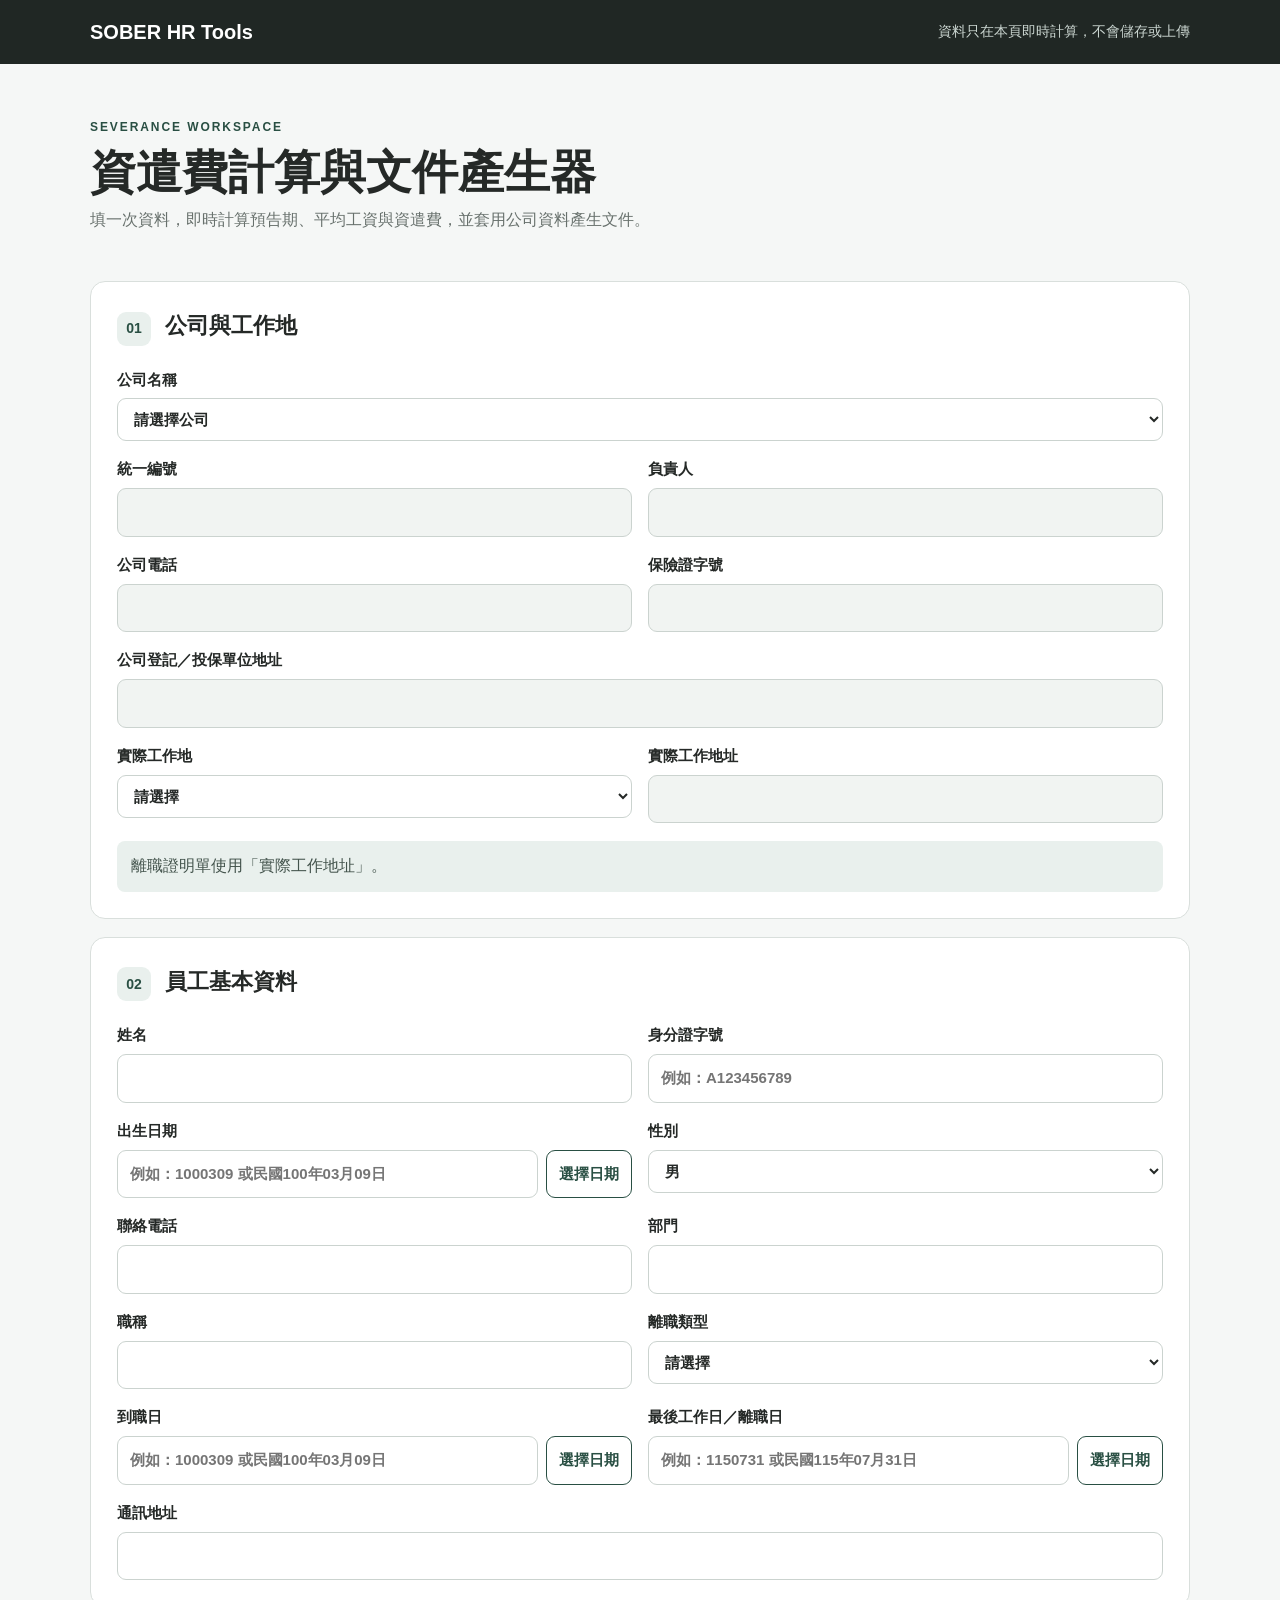
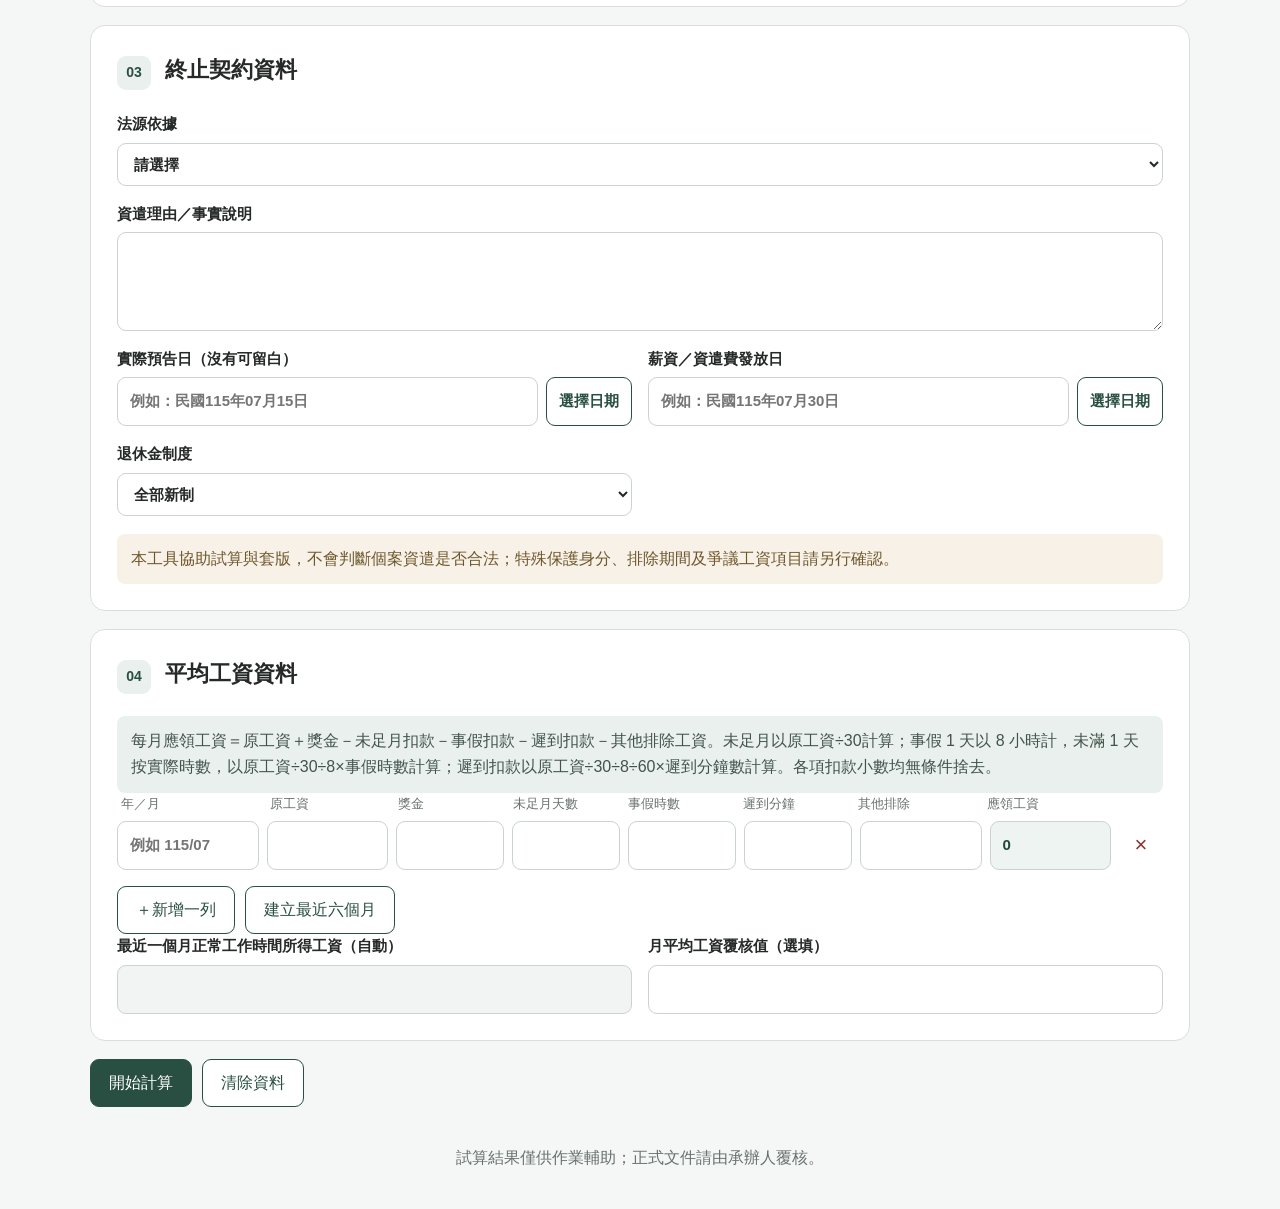
==== index.html @ 063fc662 "Refine document fields and signature space" ====
<!doctype html>
<html lang="zh-Hant">
<head>
  <meta charset="utf-8">
  <meta name="viewport" content="width=device-width,initial-scale=1">
  <meta name="description" content="SOBER 資遣費即時計算與文件產生工具">
  <title>SOBER 資遣費計算工具</title>
  <link rel="stylesheet" href="style.css">
  <link rel="stylesheet" href="wage.css?v=20260730-roc-picker">
  <link rel="stylesheet" href="doc-layout.css?v=20260731-document-fields">
  <link rel="stylesheet" href="mobile.css?v=20260730-print-clean">
</head>
<body>
  <header><div class="shell brand"><b>SOBER HR Tools</b><span>資料只在本頁即時計算，不會儲存或上傳</span></div></header>
  <main class="shell">
    <section class="hero"><p>SEVERANCE WORKSPACE</p><h1>資遣費計算與文件產生器</h1><span>填一次資料，即時計算預告期、平均工資與資遣費，並套用公司資料產生文件。</span></section>
    <form id="severanceForm">
      <section class="card"><h2><i>01</i> 公司與工作地</h2><div class="grid">
        <label class="wide">公司名稱<select name="companyKey" required><option value="">請選擇公司</option><option value="sobo">搜博科技股份有限公司</option><option value="soshow">搜秀網路行銷有限公司</option><option value="socreative">搜創網路行銷有限公司</option><option value="ideas">創思影像有限公司</option><option value="maya">馬雅科技有限公司</option></select></label>
        <label>統一編號<input name="companyId" readonly></label><label>負責人<input name="representative" readonly></label>
        <label>公司電話<input name="companyPhone" readonly></label><label>保險證字號<input name="insuranceNo" readonly></label>
        <label class="wide">公司登記／投保單位地址<input name="companyAddress" readonly></label>
        <label>實際工作地<select name="workplaceRegion" required><option value="">請選擇</option><option value="taipei">台北</option><option value="taichung">台中</option><option value="kaohsiung">高雄</option><option value="tainan">台南</option></select></label>
        <label>實際工作地址<input name="workplace" readonly></label>
      </div><p class="hint">離職證明單使用「實際工作地址」。</p></section>

      <section class="card"><h2><i>02</i> 員工基本資料</h2><div class="grid">
        <label>姓名<input name="employeeName" required></label><label>身分證字號<input name="employeeId" class="employee-id" maxlength="10" pattern="[A-Za-z][0-9]{9}" title="第1碼須為英文字母，後接9碼數字" placeholder="例如：A123456789" required></label>
        <label>出生日期<input name="birthDate" class="roc-date" inputmode="numeric" placeholder="例如：1000309 或民國100年03月09日"></label><label>性別<select name="gender"><option value="male">男</option><option value="female">女</option></select></label>
        <label>聯絡電話<input name="employeePhone"></label><label>部門<input name="department"></label>
        <label>職稱<input name="jobTitle" required></label><label>離職類型<select name="departureType" required><option value="">請選擇</option><option value="voluntary">自願離職</option><option value="involuntary">非自願離職</option></select></label>
        <label>到職日<input name="startDate" class="roc-date" inputmode="numeric" placeholder="例如：1000309 或民國100年03月09日" required></label><label>最後工作日／離職日<input name="endDate" class="roc-date" inputmode="numeric" placeholder="例如：1150731 或民國115年07月31日" required></label>
        <label class="wide">通訊地址<input name="employeeAddress"></label>
      </div></section>

      <section class="card" id="terminationSection"><h2><i>03</i> 終止契約資料</h2><div class="grid">
        <label class="wide">法源依據<select name="legalBasis" required><option value="">請選擇</option><option>勞動基準法第11條第1款－歇業或轉讓</option><option>勞動基準法第11條第2款－虧損或業務緊縮</option><option>勞動基準法第11條第3款－不可抗力暫停工作逾一個月</option><option>勞動基準法第11條第4款－業務性質變更，有減少勞工必要</option><option>勞動基準法第11條第5款－勞工對所擔任工作確不能勝任</option><option>勞動基準法第13條但書</option><option>勞動基準法第20條－事業單位改組或轉讓</option><option>勞動基準法第14條－勞工不經預告終止契約</option><option value="other">其他（請在理由說明）</option></select></label>
        <label class="wide">資遣理由／事實說明<textarea name="reasonDetail" rows="3" required></textarea></label>
        <label>實際預告日（沒有可留白）<input name="actualNoticeDate" class="roc-date" inputmode="numeric" placeholder="例如：民國115年07月15日"></label><label>薪資／資遣費發放日<input name="settlementDate" class="roc-date" inputmode="numeric" placeholder="例如：民國115年07月30日"></label>
        <label>退休金制度<select name="pensionSystem"><option value="new">全部新制</option><option value="old">全部舊制</option><option value="mixed">新舊制並存</option></select></label><label id="transitionField" hidden>轉換新制日期<input name="transitionDate" class="roc-date" inputmode="numeric" value="民國94年07月01日"></label>
      </div><p class="warning">本工具協助試算與套版，不會判斷個案資遣是否合法；特殊保護身分、排除期間及爭議工資項目請另行確認。</p></section>

      <section class="card" id="wageSection"><h2><i>04</i> 平均工資資料</h2><p class="hint">每月應領工資＝原工資＋獎金－未足月扣款－事假扣款－遲到扣款－其他排除工資。未足月以原工資÷30計算；事假 1 天以 8 小時計，未滿 1 天按實際時數，以原工資÷30÷8×事假時數計算；遲到扣款以原工資÷30÷8÷60×遲到分鐘數計算。各項扣款小數均無條件捨去。</p>
        <div class="wage-head"><span>年／月</span><span>原工資</span><span>獎金</span><span>未足月天數</span><span>事假時數</span><span>遲到分鐘</span><span>其他排除</span><span>應領工資</span><span></span></div><div id="wageRows"></div>
        <div class="row-actions"><button type="button" class="ghost" id="addWageRow">＋新增一列</button><button type="button" class="ghost" id="fillSixMonths">建立最近六個月</button></div>
        <div class="grid"><label>最近一個月正常工作時間所得工資（自動）<input name="lastMonthlySalary" type="number" min="0" readonly></label><label>月平均工資覆核值（選填）<input name="averageWageOverride" type="number" min="0" step="0.01"></label></div>
      </section>
      <div class="actions"><button class="primary" id="submitForm" type="submit">開始計算</button><button class="ghost" type="reset">清除資料</button><span id="formMessage"></span></div>
    </form>

    <section id="results" class="card results" hidden><h2 id="resultsTitle">計算結果</h2><div class="metrics" id="resultMetrics">
      <article><small>法定預告天數</small><strong id="noticeDays">0 天</strong><p id="noticeDetail"></p></article>
      <article><small>預告日期</small><strong id="latestNotice">—</strong><p>優先顯示實際預告日；未填時顯示仍可符合期限的最晚預告日。</p></article>
      <article><small>月平均工資</small><strong id="averageMonthly">NT$0</strong><p id="averageDetail"></p></article>
      <article class="accent"><small>資遣費</small><strong id="severancePay">NT$0</strong><p id="severanceDetail"></p></article>
    </div><div id="calculationSheet" class="details"></div>
      <div class="documents"><div><h2>PDF 文件產生器</h2><p id="documentsHint">依公司表單套入資料，再列印或另存為 PDF。</p></div><div><button data-doc="notice" data-involuntary>產生資遣通知書 PDF</button><button data-doc="average" data-involuntary>產生平均工資明細 PDF</button><button data-doc="service">產生離職證明 PDF</button><button data-doc="involuntary" data-involuntary>產生非自願離職證明 PDF</button></div></div>
    </section>
  </main>
  <dialog id="documentDialog"><div class="dialogbar"><b id="dialogTitle"></b><div><button id="togglePreviewZoom" type="button">放大閱讀</button><button id="printDocument">列印／另存 PDF</button><button id="closeDialog">關閉</button></div></div><div id="documentPreview" class="paper"></div></dialog>
  <footer>試算結果僅供作業輔助；正式文件請由承辦人覆核。</footer>
  <script src="vendor/jszip.min.js"></script><script src="app.js?v=20260731-document-fields"></script>
</body></html>
---- style.css ----
:root{--green:#294f43;--mint:#e9f0ed;--ink:#252927;--muted:#68716d;--line:#d9dfdc;--bg:#f5f7f6;--white:#fff}*{box-sizing:border-box}body{margin:0;background:var(--bg);color:var(--ink);font:16px/1.65 "Microsoft JhengHei","PingFang TC",sans-serif}header{background:#202724;color:#fff}.shell{width:min(1100px,calc(100% - 32px));margin:auto}.brand{min-height:64px;display:flex;align-items:center;justify-content:space-between;gap:20px}.brand b{font-size:20px}.brand span{font-size:14px;color:#cbd6d1}.hero{padding:54px 0 30px}.hero p{margin:0;color:var(--green);font-size:12px;font-weight:800;letter-spacing:.16em}.hero h1{font-size:clamp(30px,5vw,46px);line-height:1.15;margin:8px 0}.hero span{color:var(--muted)}.card{background:var(--white);border:1px solid var(--line);border-radius:15px;padding:26px;margin:18px 0}.card h2{margin:0 0 22px;font-size:22px}.card h2 i{display:inline-grid;place-items:center;width:34px;height:34px;margin-right:8px;border-radius:9px;background:var(--mint);color:var(--green);font-size:14px;font-style:normal}.grid{display:grid;grid-template-columns:1fr 1fr;gap:16px}.wide{grid-column:1/-1}label{display:flex;flex-direction:column;gap:6px;font-weight:700;font-size:15px}input,select,textarea,button{font:inherit}input,select,textarea{width:100%;border:1px solid #cbd3cf;border-radius:9px;padding:11px 12px;background:#fff;color:var(--ink)}input[readonly]{background:#f1f4f2;color:#56605b}textarea{resize:vertical}.hint,.warning{margin:18px 0 0;padding:12px 14px;border-radius:8px;background:var(--mint);color:#43534c}.warning{background:#f7f1e7;color:#6e572c}.wage-head,.wage-row{display:grid;grid-template-columns:1.3fr 1fr .8fr .8fr 1fr 40px;gap:8px;align-items:center}.wage-head{padding:0 4px 7px;color:var(--muted);font-size:13px}.wage-row{margin-bottom:8px}.remove{border:0;background:transparent;color:#8b3434;font-size:22px;cursor:pointer}.row-actions,.actions{display:flex;gap:10px;align-items:center;flex-wrap:wrap;margin-top:16px}.primary,.ghost,.documents button,.dialogbar button{border:1px solid var(--green);border-radius:9px;padding:10px 18px;cursor:pointer}.primary,.documents button{background:var(--green);color:#fff}.ghost,.dialogbar button{background:#fff;color:var(--green)}#formMessage{color:#a33}.results{scroll-margin-top:20px}.metrics{display:grid;grid-template-columns:repeat(4,1fr);gap:12px}.metrics article{border:1px solid var(--line);border-radius:12px;padding:18px}.metrics small{color:var(--muted)}.metrics strong{display:block;margin:5px 0;font-size:24px}.metrics p{margin:0;color:var(--muted);font-size:13px}.metrics .accent{background:var(--green);color:#fff}.metrics .accent small,.metrics .accent p{color:#d7e4df}.details{margin-top:16px;border-top:1px solid var(--line)}.calc-row{display:flex;justify-content:space-between;gap:20px;padding:10px 0;border-bottom:1px solid var(--line)}.documents{display:flex;justify-content:space-between;gap:20px;align-items:center;margin-top:24px;padding-top:20px;border-top:1px solid var(--line)}.documents h2,.documents p{margin:0}.documents>div:last-child{display:flex;gap:8px;flex-wrap:wrap}dialog{width:min(900px,96vw);max-height:94vh;border:0;border-radius:14px;padding:0}dialog::backdrop{background:#0008}.dialogbar{position:sticky;top:0;display:flex;justify-content:space-between;gap:20px;padding:12px 18px;background:#202724;color:#fff}.paper{padding:38px;background:#fff}.paper h1{text-align:center}.paper table{width:100%;border-collapse:collapse}.paper th,.paper td{border:1px solid #333;padding:9px;text-align:left}.paper th{width:18%;background:#f2f2f2}.signature{display:flex;justify-content:space-between;margin-top:42px}footer{text-align:center;color:var(--muted);padding:38px 16px}@media(max-width:760px){.brand{align-items:flex-start;flex-direction:column;justify-content:center;padding:12px 0}.grid,.metrics{grid-template-columns:1fr}.wide{grid-column:auto}.card{padding:18px}.wage-head{display:none}.wage-row{grid-template-columns:1fr 1fr}.wage-row input:first-child{grid-column:1/-1}.documents{align-items:flex-start;flex-direction:column}.documents>div:last-child{width:100%}.documents button{width:100%}.calc-row{flex-direction:column;gap:2px}.paper{padding:18px}}@media print{body>*:not(dialog),.dialogbar{display:none!important}dialog{position:static;width:auto;max-height:none;display:block!important}.paper{padding:0}}
---- wage.css ----
.wage-head,.wage-row{grid-template-columns:1.05fr .9fr .8fr .8fr .8fr .8fr .9fr .9fr 44px}
.wage-field{display:block;min-width:0}
.wage-field span{display:none}
.wage-field input{width:100%;min-width:0}
.net-wage{background:#edf4f1!important;color:#21483d!important;font-weight:700}
.roc-date-picker{position:relative;display:grid;grid-template-columns:minmax(0,1fr) auto;gap:8px;width:100%}
.roc-date-picker .roc-date{min-width:0}
.roc-calendar-button{border:1px solid #294f43;border-radius:9px;padding:8px 12px;background:#fff;color:#294f43;white-space:nowrap;cursor:pointer}
.native-date-picker{position:absolute;right:0;bottom:0;width:1px;height:1px;padding:0;border:0;opacity:0;pointer-events:none}
@media(max-width:760px){
  .wage-row{grid-template-columns:minmax(0,1fr) minmax(0,1fr) 42px;gap:10px;padding:14px;margin-bottom:14px;border:1px solid #d9dfdc;border-radius:12px;background:#f8faf9}
  .wage-field{grid-column:span 1;font-size:13px;gap:4px}
  .wage-field span{display:block;color:#56605b;font-weight:700}
  .wage-field:first-child,.wage-field:nth-child(8){grid-column:1/-2}
  .wage-row .remove{grid-column:3;grid-row:1;align-self:end;width:42px;height:44px;border:1px solid #e0caca;border-radius:9px;background:#fff4f4}
}
.paper{width:210mm;min-height:297mm;margin:auto;padding:15mm!important;color:#111;font-family:"Microsoft JhengHei",sans-serif}
.paper .doc-title{text-align:center;font-size:24px;letter-spacing:.18em;margin:0 0 16px}.paper .doc-subtitle{text-align:center;font-size:19px;margin:0 0 14px}.paper .doc-table{width:100%;border-collapse:collapse}.paper .doc-table th,.paper .doc-table td{border:1px solid #222;padding:7px 8px;vertical-align:middle}.paper .doc-table th{background:#f3f3f3;text-align:center}.paper .doc-note{font-size:12px;line-height:1.45}.paper .company-block{margin-top:24px;line-height:2}.paper .signature-line{display:flex;justify-content:space-between;gap:30px;margin-top:28px}.paper .checkboxes{white-space:pre-line;line-height:1.8}.paper .wage-detail th,.paper .wage-detail td{text-align:center;font-size:12px;padding:5px}.paper .right{text-align:right!important}
@media(max-width:760px){dialog{width:100vw}.paper{width:210mm;transform-origin:top left}}
@page{size:A4;margin:0}
---- doc-layout.css ----
.paper .paired-form{table-layout:fixed}
.paper .paired-form col.label{width:18%}
.paper .paired-form col.value{width:32%}
.paper .paired-form th,.paper .paired-form td{height:38px}
.paper .paired-form .notice-address-row th,.paper .paired-form .notice-address-row td{height:auto;min-height:38px}
.paper .paired-form .notice-address{padding:7px 10px;line-height:1.45;overflow-wrap:anywhere;word-break:break-word}
.paper .section-row th{background:#dfe9e5!important;color:#173f34;text-align:left!important;font-size:16px;padding:7px 10px!important}
.paper .amount-box{font-size:20px;font-weight:700;text-align:right!important}
.paper .approval-table{table-layout:fixed;margin-top:18px}
.paper .approval-table th{width:20%;background:#edf2f0}
.paper .approval-table td{height:68px}
.paper .formula-box{margin:16px 0;padding:12px;border:1px solid #49675e;background:#f3f7f5;line-height:1.8}
.paper .notice-statement{margin:14px 0;padding:11px 13px;border:1px solid #8b9792;background:#f7f8f8;font-size:13px;line-height:1.75;text-align:justify}
.paper .notice-document{display:flex;flex-direction:column;min-height:267mm}
.paper .notice-heading{margin-bottom:16px;text-align:center}
.paper .notice-heading .doc-subtitle{font-size:18px;line-height:1.35;margin:0 0 6px;letter-spacing:.04em}
.paper .notice-heading .doc-title{font-size:23px;line-height:1.3;margin:0;letter-spacing:.16em}
.paper .employee-signature{display:grid;grid-template-columns:auto 1fr auto 120px;align-items:end;gap:8px;margin-top:auto;padding:20px 8px 6px;font-size:14px}
.paper .employee-signature .signature-space,.paper .employee-signature .date-space{height:30px;border-bottom:1px solid #222}
.paper .service-document{display:flex;flex-direction:column;min-height:267mm;color:#1f2926;font-size:14px}
.paper .service-heading{text-align:center;margin:0 0 22px}
.paper .service-heading h1{margin:0;font-size:30px;line-height:1.35;letter-spacing:.3em}
.paper .service-title-rule{display:flex;align-items:center;justify-content:center;gap:8px;margin-top:12px}
.paper .service-title-rule span{width:110px;border-top:2px solid #86a99d}
.paper .service-title-rule i{width:8px;height:8px;border-radius:50%;background:#527c6e}
.paper .service-section h2{display:flex;align-items:center;gap:8px;margin:0 0 10px;font-size:16px;letter-spacing:.05em}
.paper .service-section h2 b{display:grid;place-items:center;width:25px;height:25px;border-radius:50%;background:#294f43;color:#fff;font-size:12px}
.paper .service-employee-table{table-layout:fixed}
.paper .service-employee-table col.service-label{width:17%}
.paper .service-employee-table col.service-value{width:33%}
.paper .service-employee-table th,.paper .service-employee-table td{height:43px;padding:8px 10px}
.paper .service-employee-table th{background:#edf2f0}
.paper .service-statement{display:grid;grid-template-columns:1fr auto 1fr;align-items:center;gap:14px;margin:20px 0}
.paper .service-statement span{border-top:1px solid #68716d}
.paper .service-statement b{font-size:16px;font-weight:500;letter-spacing:.04em}
.paper .company-section{margin-top:2px}
.paper .company-info-layout{display:grid;grid-template-columns:1.35fr 1fr;gap:36px;padding:4px 4px 0}
.paper .company-details p{margin:0 0 8px;line-height:1.55}
.paper .company-seals{display:grid;grid-template-columns:1fr;gap:14px}
.paper .company-seals>div{display:grid;grid-template-columns:90px 1fr;align-items:center;gap:10px}
.paper .company-seals span{text-align:center;font-weight:700}
.paper .company-seals i{height:50px;border:1px dashed #8b9792;background:#fafbfb}
.paper .service-issue-date{margin-top:auto;padding:26px 0 4px;text-align:center;font-size:18px;letter-spacing:.16em;border-bottom:5px solid #9ab9ae}
.paper .average-document{font-size:13px;line-height:1.5}
.paper .average-heading{margin-bottom:14px;text-align:center}
.paper .average-heading .doc-subtitle{font-size:17px;line-height:1.35;margin:0 0 5px;letter-spacing:.04em}
.paper .average-heading .doc-title{font-size:22px;line-height:1.3;margin:0;letter-spacing:.15em}
.paper .average-wages{margin-top:12px}
.paper .average-wages{table-layout:fixed}
.paper .average-wages th,.paper .average-wages td{font-size:11px;padding:4px;overflow-wrap:anywhere}
.paper .average-wages th:nth-child(1),.paper .average-wages td:nth-child(1){width:13%}
.paper .average-wages th:nth-child(2),.paper .average-wages td:nth-child(2){width:13%}
.paper .average-wages th:nth-child(3),.paper .average-wages td:nth-child(3){width:10%}
.paper .average-wages th:nth-child(4),.paper .average-wages td:nth-child(4){width:14%}
.paper .average-wages th:nth-child(5),.paper .average-wages td:nth-child(5){width:13%}
.paper .average-wages th:nth-child(6),.paper .average-wages td:nth-child(6){width:12%}
.paper .average-wages th:nth-child(7),.paper .average-wages td:nth-child(7){width:12%}
.paper .average-wages th:nth-child(8),.paper .average-wages td:nth-child(8){width:13%}
.paper .average-formula{margin:12px 0 10px;padding:9px 11px;font-size:13px;line-height:1.65}
.paper .average-formula .doc-note,.paper .average-formula br:last-of-type{display:none}
.paper .severance-total{display:flex;align-items:center;justify-content:space-between;margin:10px 0;padding:10px 14px;border:2px solid #294f43;background:#e9f0ed;color:#173f34}
.paper .severance-total span{font-size:15px;font-weight:700;letter-spacing:.06em}
.paper .severance-total strong{font-size:22px;line-height:1.2}
.paper .final-payment{display:grid;grid-template-columns:1fr auto;align-items:center;gap:3px 16px;margin:10px 0;padding:10px 14px;border:2px solid #173f34;background:#294f43;color:#fff}
.paper .final-payment span{font-size:15px;font-weight:700;letter-spacing:.06em}
.paper .final-payment strong{font-size:22px;line-height:1.2}
.paper .final-payment small{grid-column:1/-1;text-align:right;color:#d7e4df}
.paper .notice-summary{margin-top:10px;border:1px solid #8b9792}
.paper .notice-summary h3{margin:0;padding:6px 10px;background:#dfe9e5;color:#173f34;font-size:14px}
.paper .notice-summary dl{display:grid;grid-template-columns:1fr 1fr;margin:0}
.paper .notice-summary dl>div{display:grid;grid-template-columns:44% 56%;min-width:0;border-top:1px solid #d5dbd8}
.paper .notice-summary dl>div:nth-child(odd){border-right:1px solid #d5dbd8}
.paper .notice-summary dt,.paper .notice-summary dd{margin:0;padding:5px 7px}
.paper .notice-summary dt{background:#f3f5f4;font-weight:700}
.paper .notice-summary dd{text-align:right}
.paper .approval-three{margin-top:12px;direction:rtl}
.paper .approval-three th{width:33.333%}
.paper .approval-three td{height:88px}
.paper:has(.official-form-document){width:210mm;padding:0!important;background:#ddd}
.paper .official-form-document{width:210mm;margin:0 auto;color:#000;font-family:"DFKai-SB","BiauKai","標楷體",serif;font-size:14px;line-height:1}
.paper .official-page{position:relative;width:210mm;height:297mm;overflow:hidden;background:#fff}
.paper .official-page>img{display:block;width:100%;height:100%;object-fit:fill}
.paper .official-field,.paper .official-check,.paper .official-gender,.paper .official-date{position:absolute;z-index:1;display:flex;align-items:center;white-space:nowrap}
.paper .official-field{height:3.1%;padding:0 .25%;overflow:hidden;font-size:14px;background:transparent}
.paper .official-date{inset:0;font-family:"DFKai-SB","BiauKai","標楷體",serif;font-size:14px;pointer-events:none}
.paper .official-date i{position:absolute;display:flex;align-items:center;justify-content:center;height:3.1%;font-style:normal}
.paper .field-issue-date::before{content:"";position:absolute;left:70%;top:4.55%;width:22%;height:3.1%;background:#fff}
.paper .field-issue-date .date-year{left:71%;top:4.55%;width:7%}.paper .field-issue-date .date-month{left:78%;top:4.55%;width:6%}.paper .field-issue-date .date-day{left:84%;top:4.55%;width:7%}
.paper .field-issue-date .date-year::after{content:"年";margin-left:5px}.paper .field-issue-date .date-month::after{content:"月";margin-left:5px}.paper .field-issue-date .date-day::after{content:"日";margin-left:5px}
.paper .field-name{left:18.2%;top:7.35%;width:31%}
.paper .field-birth-date .date-year{left:67.6%;top:7.7%;width:4.8%}.paper .field-birth-date .date-month{left:74%;top:7.7%;width:3.4%}.paper .field-birth-date .date-day{left:80.1%;top:7.7%;width:3.4%}
.paper .official-gender{left:19.1%;width:6.4%;height:1.75%;gap:3px;padding-left:.2%;background:#fff;font-size:14px;font-family:"DFKai-SB","BiauKai","標楷體",serif}
.paper .official-gender>i{position:relative;flex:0 0 13px;width:13px;height:13px;border:1px solid #111;background:#fff;font-style:normal}
.paper .official-gender.selected>i::after{content:"✓";position:absolute;left:0;top:-5px;font:700 17px/1 "DFKai-SB","BiauKai","標楷體",serif}
.paper .gender-male{top:11.05%}
.paper .gender-female{top:12.65%}
.paper .field-id{left:52.6%;top:10.85%;width:39.3%;height:3.45%;padding-left:1.2%;background:#fff;font-size:16px;letter-spacing:.08em;font-family:"DFKai-SB","BiauKai","標楷體",serif}
.paper .field-address{left:18.2%;top:14.25%;width:43.6%}
.paper .field-phone{left:70.8%;top:14.42%;width:20.7%;height:2.7%;padding-left:.45%;font-size:13px;line-height:1;overflow:hidden}
.paper .field-end-date .date-year{left:46.9%;top:18.05%;width:4.8%}.paper .field-end-date .date-month{left:54%;top:18.05%;width:3.4%}.paper .field-end-date .date-day{left:59.3%;top:18.05%;width:3.4%}
.paper .field-workplace{left:76.1%;top:17.7%;width:15.9%;justify-content:center;white-space:normal;text-align:center;font-size:12px;line-height:1.15;background:#fff}
.paper .official-check{width:1.9%;height:1.55%;font:700 16px/1 "Microsoft JhengHei",sans-serif;background:#fff;justify-content:center}
.paper .check-closure{left:21.4%;top:23.65%}.paper .check-relocation{left:32.5%;top:23.65%}.paper .check-suspension{left:43.5%;top:23.65%}.paper .check-dissolution{left:54.6%;top:23.65%}.paper .check-bankruptcy{left:65.8%;top:23.65%}
.paper .check-lsa-11-1{left:39.7%;top:25.55%}.paper .check-lsa-11-2{left:48.6%;top:25.55%}.paper .check-lsa-11-3{left:56.1%;top:25.55%}.paper .check-lsa-11-4{left:64.8%;top:25.55%}.paper .check-lsa-11-5{left:72.2%;top:25.55%}
.paper .check-lsa-14-1{left:45.3%;top:27.55%}.paper .check-lsa-14-2{left:54.4%;top:27.55%}.paper .check-lsa-14-3{left:63.4%;top:27.55%}.paper .check-lsa-14-4{left:72.3%;top:27.55%}.paper .check-lsa-14-5{left:81%;top:27.55%}.paper .check-lsa-14-6{left:89.7%;top:27.55%}
.paper .check-lsa-13{left:21.4%;top:29.52%}.paper .check-lsa-20{left:47.2%;top:29.52%}
.paper .check-fixed-term{left:21.4%;top:31.45%}.paper .check-voluntary{left:25.1%;top:34.3%}.paper .check-other{left:34.2%;top:34.3%}
.paper .field-other-reason{left:42.2%;top:33.45%;width:24.7%;height:2%;font-size:12px}
.paper .field-unit-name{left:37%;top:54.3%;width:25.5%;height:2.4%;background:#fff;font-size:14px}
.paper .field-insurance-no{left:35.2%;top:60.8%;width:22%;height:2.4%;font-size:14px}
.paper .field-unit-phone{left:72.2%;top:60.8%;width:19.8%;height:2.4%;font-size:14px}
.paper .field-unit-address{left:36.8%;top:64.2%;width:55.2%;height:2.4%;font-size:14px}
.paper .field-contact-phone{left:61.8%;top:69.6%;width:30.2%;height:2.4%;font-size:14px}
@media print{
  @page{size:A4 portrait;margin:0}
  .paper:has(.official-form-document){width:210mm!important;margin:0!important;background:#fff}
  .paper .official-form-document{width:210mm!important}
  .paper .official-page{break-after:page;page-break-after:always}
  .paper .official-page:last-child{break-after:auto;page-break-after:auto}
}
---- mobile.css ----
html,body{max-width:100%;overflow-x:hidden}
[hidden]{display:none!important}
#documentPreview{--preview-scale:1;zoom:var(--preview-scale)}
.dialogbar>div{display:flex;gap:8px;flex-wrap:wrap;justify-content:flex-end}
@media(max-width:760px){
  .shell{width:min(100% - 24px,1100px)}
  .row-actions,.actions{display:grid;grid-template-columns:1fr 1fr;width:100%}
  .row-actions button,.actions button{width:100%;min-width:0}
  .actions #formMessage{grid-column:1/-1}
  dialog#documentDialog{inset:0;width:100vw;height:100dvh;max-width:none;max-height:none;margin:0;border-radius:0;overflow:auto}
  .dialogbar{z-index:2;align-items:center;gap:10px;padding:10px 12px}
  .dialogbar>b{min-width:0;font-size:14px}
  .dialogbar>div{flex-shrink:0;flex-wrap:nowrap}
  .dialogbar button{padding:8px 10px;white-space:nowrap}
  #documentPreview{margin:0 auto}
  dialog#documentDialog.preview-zoomed #documentPreview{margin-left:12px;margin-right:12px}
  #togglePreviewZoom{display:block}
}
@media(max-width:420px){
  .row-actions,.actions{grid-template-columns:1fr}
  .dialogbar{align-items:stretch;flex-direction:column}
  .dialogbar>div{display:grid;grid-template-columns:1fr 1fr}
  .dialogbar #togglePreviewZoom{grid-column:1/-1}
}
@media print{
  html,body{overflow:visible}
  dialog#documentDialog{position:static!important;inset:auto!important;width:auto!important;height:auto!important;max-width:none!important;max-height:none!important;margin:0!important;border-radius:0!important;overflow:visible!important}
  #documentPreview{--preview-scale:1!important;zoom:1!important}
}
@media(min-width:761px){#togglePreviewZoom{display:none}}
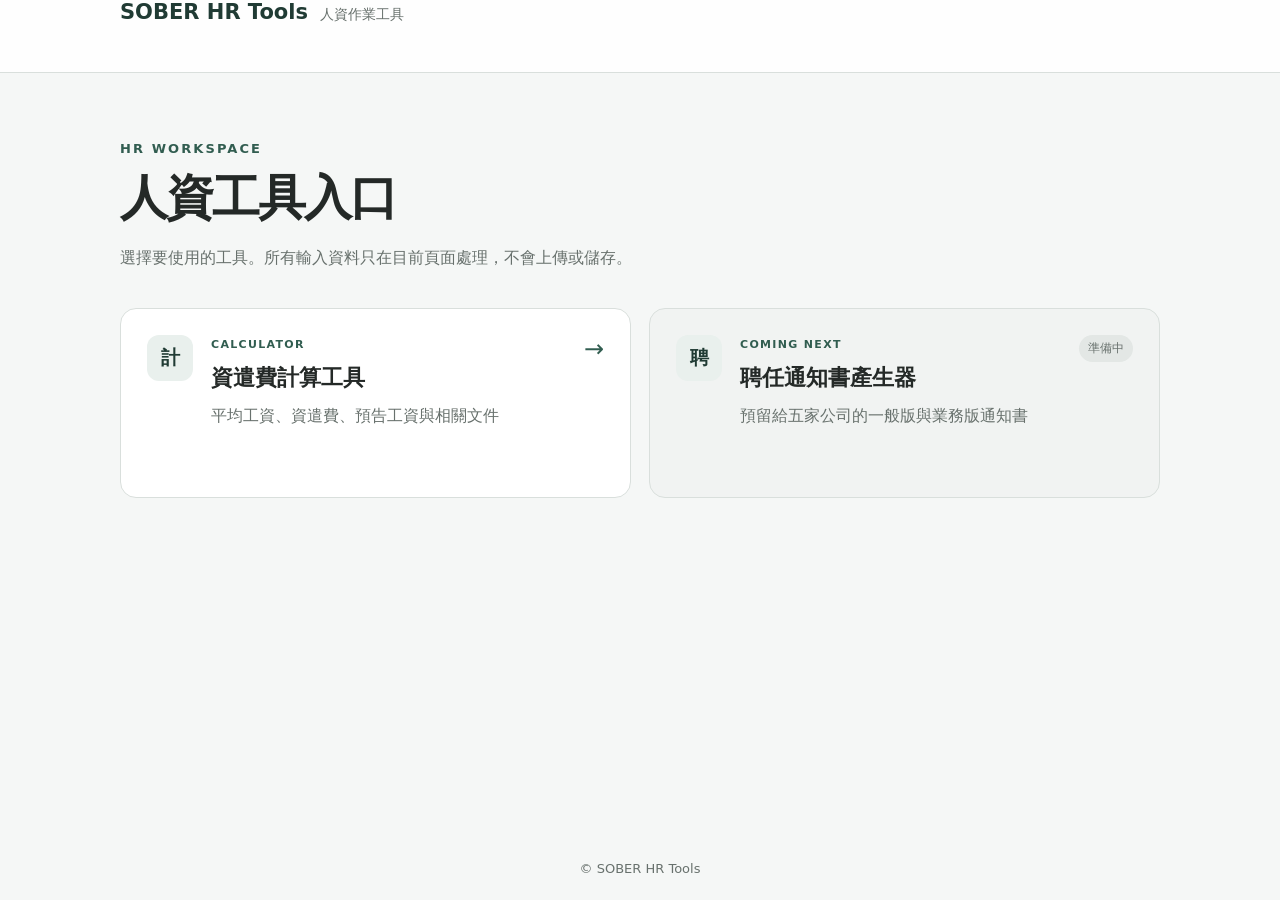
==== commit 07b01340: "Reorganize HR tools portal" ====
--- a/index.html
+++ b/index.html
@@ -2,62 +2,51 @@
 <html lang="zh-Hant">
 <head>
   <meta charset="utf-8">
-  <meta name="viewport" content="width=device-width,initial-scale=1">
-  <meta name="description" content="SOBER 資遣費即時計算與文件產生工具">
-  <title>SOBER 資遣費計算工具</title>
-  <link rel="stylesheet" href="style.css">
-  <link rel="stylesheet" href="wage.css?v=20260730-roc-picker">
-  <link rel="stylesheet" href="doc-layout.css?v=20260731-document-fields">
-  <link rel="stylesheet" href="mobile.css?v=20260730-print-clean">
+  <meta name="viewport" content="width=device-width, initial-scale=1">
+  <meta name="description" content="SOBER HR 人資作業工具入口">
+  <title>SOBER HR Tools</title>
+  <link rel="stylesheet" href="portal.css">
 </head>
 <body>
-  <header><div class="shell brand"><b>SOBER HR Tools</b><span>資料只在本頁即時計算，不會儲存或上傳</span></div></header>
-  <main class="shell">
-    <section class="hero"><p>SEVERANCE WORKSPACE</p><h1>資遣費計算與文件產生器</h1><span>填一次資料，即時計算預告期、平均工資與資遣費，並套用公司資料產生文件。</span></section>
-    <form id="severanceForm">
-      <section class="card"><h2><i>01</i> 公司與工作地</h2><div class="grid">
-        <label class="wide">公司名稱<select name="companyKey" required><option value="">請選擇公司</option><option value="sobo">搜博科技股份有限公司</option><option value="soshow">搜秀網路行銷有限公司</option><option value="socreative">搜創網路行銷有限公司</option><option value="ideas">創思影像有限公司</option><option value="maya">馬雅科技有限公司</option></select></label>
-        <label>統一編號<input name="companyId" readonly></label><label>負責人<input name="representative" readonly></label>
-        <label>公司電話<input name="companyPhone" readonly></label><label>保險證字號<input name="insuranceNo" readonly></label>
-        <label class="wide">公司登記／投保單位地址<input name="companyAddress" readonly></label>
-        <label>實際工作地<select name="workplaceRegion" required><option value="">請選擇</option><option value="taipei">台北</option><option value="taichung">台中</option><option value="kaohsiung">高雄</option><option value="tainan">台南</option></select></label>
-        <label>實際工作地址<input name="workplace" readonly></label>
-      </div><p class="hint">離職證明單使用「實際工作地址」。</p></section>
+  <header class="portal-header">
+    <div class="portal-shell">
+      <a class="portal-brand" href="./" aria-label="SOBER HR Tools 首頁">
+        <strong>SOBER HR Tools</strong>
+        <span>人資作業工具</span>
+      </a>
+    </div>
+  </header>
 
-      <section class="card"><h2><i>02</i> 員工基本資料</h2><div class="grid">
-        <label>姓名<input name="employeeName" required></label><label>身分證字號<input name="employeeId" class="employee-id" maxlength="10" pattern="[A-Za-z][0-9]{9}" title="第1碼須為英文字母，後接9碼數字" placeholder="例如：A123456789" required></label>
-        <label>出生日期<input name="birthDate" class="roc-date" inputmode="numeric" placeholder="例如：1000309 或民國100年03月09日"></label><label>性別<select name="gender"><option value="male">男</option><option value="female">女</option></select></label>
-        <label>聯絡電話<input name="employeePhone"></label><label>部門<input name="department"></label>
-        <label>職稱<input name="jobTitle" required></label><label>離職類型<select name="departureType" required><option value="">請選擇</option><option value="voluntary">自願離職</option><option value="involuntary">非自願離職</option></select></label>
-        <label>到職日<input name="startDate" class="roc-date" inputmode="numeric" placeholder="例如：1000309 或民國100年03月09日" required></label><label>最後工作日／離職日<input name="endDate" class="roc-date" inputmode="numeric" placeholder="例如：1150731 或民國115年07月31日" required></label>
-        <label class="wide">通訊地址<input name="employeeAddress"></label>
-      </div></section>
+  <main class="portal-shell portal-main">
+    <section class="portal-intro">
+      <p>HR WORKSPACE</p>
+      <h1>人資工具入口</h1>
+      <span>選擇要使用的工具。所有輸入資料只在目前頁面處理，不會上傳或儲存。</span>
+    </section>
 
-      <section class="card" id="terminationSection"><h2><i>03</i> 終止契約資料</h2><div class="grid">
-        <label class="wide">法源依據<select name="legalBasis" required><option value="">請選擇</option><option>勞動基準法第11條第1款－歇業或轉讓</option><option>勞動基準法第11條第2款－虧損或業務緊縮</option><option>勞動基準法第11條第3款－不可抗力暫停工作逾一個月</option><option>勞動基準法第11條第4款－業務性質變更，有減少勞工必要</option><option>勞動基準法第11條第5款－勞工對所擔任工作確不能勝任</option><option>勞動基準法第13條但書</option><option>勞動基準法第20條－事業單位改組或轉讓</option><option>勞動基準法第14條－勞工不經預告終止契約</option><option value="other">其他（請在理由說明）</option></select></label>
-        <label class="wide">資遣理由／事實說明<textarea name="reasonDetail" rows="3" required></textarea></label>
-        <label>實際預告日（沒有可留白）<input name="actualNoticeDate" class="roc-date" inputmode="numeric" placeholder="例如：民國115年07月15日"></label><label>薪資／資遣費發放日<input name="settlementDate" class="roc-date" inputmode="numeric" placeholder="例如：民國115年07月30日"></label>
-        <label>退休金制度<select name="pensionSystem"><option value="new">全部新制</option><option value="old">全部舊制</option><option value="mixed">新舊制並存</option></select></label><label id="transitionField" hidden>轉換新制日期<input name="transitionDate" class="roc-date" inputmode="numeric" value="民國94年07月01日"></label>
-      </div><p class="warning">本工具協助試算與套版，不會判斷個案資遣是否合法；特殊保護身分、排除期間及爭議工資項目請另行確認。</p></section>
+    <section class="tool-grid" aria-label="人資工具">
+      <a class="tool-card" href="severance-calculator/">
+        <span class="tool-icon" aria-hidden="true">計</span>
+        <span class="tool-content">
+          <small>CALCULATOR</small>
+          <strong>資遣費計算工具</strong>
+          <span>平均工資、資遣費、預告工資與相關文件</span>
+        </span>
+        <span class="tool-arrow" aria-hidden="true">→</span>
+      </a>
 
-      <section class="card" id="wageSection"><h2><i>04</i> 平均工資資料</h2><p class="hint">每月應領工資＝原工資＋獎金－未足月扣款－事假扣款－遲到扣款－其他排除工資。未足月以原工資÷30計算；事假 1 天以 8 小時計，未滿 1 天按實際時數，以原工資÷30÷8×事假時數計算；遲到扣款以原工資÷30÷8÷60×遲到分鐘數計算。各項扣款小數均無條件捨去。</p>
-        <div class="wage-head"><span>年／月</span><span>原工資</span><span>獎金</span><span>未足月天數</span><span>事假時數</span><span>遲到分鐘</span><span>其他排除</span><span>應領工資</span><span></span></div><div id="wageRows"></div>
-        <div class="row-actions"><button type="button" class="ghost" id="addWageRow">＋新增一列</button><button type="button" class="ghost" id="fillSixMonths">建立最近六個月</button></div>
-        <div class="grid"><label>最近一個月正常工作時間所得工資（自動）<input name="lastMonthlySalary" type="number" min="0" readonly></label><label>月平均工資覆核值（選填）<input name="averageWageOverride" type="number" min="0" step="0.01"></label></div>
-      </section>
-      <div class="actions"><button class="primary" id="submitForm" type="submit">開始計算</button><button class="ghost" type="reset">清除資料</button><span id="formMessage"></span></div>
-    </form>
-
-    <section id="results" class="card results" hidden><h2 id="resultsTitle">計算結果</h2><div class="metrics" id="resultMetrics">
-      <article><small>法定預告天數</small><strong id="noticeDays">0 天</strong><p id="noticeDetail"></p></article>
-      <article><small>預告日期</small><strong id="latestNotice">—</strong><p>優先顯示實際預告日；未填時顯示仍可符合期限的最晚預告日。</p></article>
-      <article><small>月平均工資</small><strong id="averageMonthly">NT$0</strong><p id="averageDetail"></p></article>
-      <article class="accent"><small>資遣費</small><strong id="severancePay">NT$0</strong><p id="severanceDetail"></p></article>
-    </div><div id="calculationSheet" class="details"></div>
-      <div class="documents"><div><h2>PDF 文件產生器</h2><p id="documentsHint">依公司表單套入資料，再列印或另存為 PDF。</p></div><div><button data-doc="notice" data-involuntary>產生資遣通知書 PDF</button><button data-doc="average" data-involuntary>產生平均工資明細 PDF</button><button data-doc="service">產生離職證明 PDF</button><button data-doc="involuntary" data-involuntary>產生非自願離職證明 PDF</button></div></div>
+      <div class="tool-card tool-card--future" aria-disabled="true">
+        <span class="tool-icon" aria-hidden="true">聘</span>
+        <span class="tool-content">
+          <small>COMING NEXT</small>
+          <strong>聘任通知書產生器</strong>
+          <span>預留給五家公司的一般版與業務版通知書</span>
+        </span>
+        <span class="future-label">準備中</span>
+      </div>
     </section>
   </main>
-  <dialog id="documentDialog"><div class="dialogbar"><b id="dialogTitle"></b><div><button id="togglePreviewZoom" type="button">放大閱讀</button><button id="printDocument">列印／另存 PDF</button><button id="closeDialog">關閉</button></div></div><div id="documentPreview" class="paper"></div></dialog>
-  <footer>試算結果僅供作業輔助；正式文件請由承辦人覆核。</footer>
-  <script src="vendor/jszip.min.js"></script><script src="app.js?v=20260731-document-fields"></script>
-</body></html>
+
+  <footer>© SOBER HR Tools</footer>
+</body>
+</html>
--- a/portal.css
+++ b/portal.css
@@ -0,0 +1,125 @@
+:root {
+  --green-900: #203b34;
+  --green-700: #315d50;
+  --green-100: #e9f0ed;
+  --ink: #242927;
+  --muted: #68716d;
+  --line: #d9dfdc;
+  --surface: #ffffff;
+  --background: #f5f7f6;
+}
+
+* { box-sizing: border-box; }
+
+body {
+  margin: 0;
+  min-height: 100vh;
+  display: flex;
+  flex-direction: column;
+  color: var(--ink);
+  background: var(--background);
+  font-family: "Microsoft JhengHei", "PingFang TC", system-ui, sans-serif;
+}
+
+.portal-shell {
+  width: min(1040px, calc(100% - 40px));
+  margin-inline: auto;
+}
+
+.portal-header {
+  border-bottom: 1px solid var(--line);
+  background: rgba(255, 255, 255, .94);
+}
+
+.portal-brand {
+  min-height: 72px;
+  display: flex;
+  align-items: baseline;
+  gap: 12px;
+  color: var(--ink);
+  text-decoration: none;
+}
+
+.portal-brand strong { color: var(--green-900); font-size: 21px; }
+.portal-brand span { color: var(--muted); font-size: 14px; }
+
+.portal-main { flex: 1; padding-block: 68px 80px; }
+
+.portal-intro { max-width: 700px; margin-bottom: 36px; }
+.portal-intro p {
+  margin: 0 0 10px;
+  color: var(--green-700);
+  font-size: 13px;
+  font-weight: 800;
+  letter-spacing: .16em;
+}
+.portal-intro h1 { margin: 0 0 14px; font-size: clamp(32px, 6vw, 48px); letter-spacing: -.04em; }
+.portal-intro > span { color: var(--muted); font-size: 16px; line-height: 1.75; }
+
+.tool-grid { display: grid; grid-template-columns: repeat(2, minmax(0, 1fr)); gap: 18px; }
+
+.tool-card {
+  min-height: 190px;
+  display: grid;
+  grid-template-columns: auto 1fr auto;
+  align-items: start;
+  gap: 18px;
+  padding: 26px;
+  border: 1px solid var(--line);
+  border-radius: 16px;
+  color: var(--ink);
+  background: var(--surface);
+  text-decoration: none;
+  transition: border-color .18s ease, transform .18s ease, box-shadow .18s ease;
+}
+
+a.tool-card:hover, a.tool-card:focus-visible {
+  border-color: var(--green-700);
+  transform: translateY(-2px);
+  box-shadow: 0 14px 32px rgba(32, 59, 52, .08);
+  outline: none;
+}
+
+.tool-icon {
+  width: 46px;
+  height: 46px;
+  display: grid;
+  place-items: center;
+  border-radius: 12px;
+  color: var(--green-900);
+  background: var(--green-100);
+  font-size: 19px;
+  font-weight: 800;
+}
+
+.tool-content { display: flex; flex-direction: column; }
+.tool-content small { margin: 3px 0 12px; color: var(--green-700); font-size: 11px; font-weight: 800; letter-spacing: .12em; }
+.tool-content strong { margin-bottom: 10px; font-size: 22px; }
+.tool-content > span { color: var(--muted); line-height: 1.65; }
+.tool-arrow { color: var(--green-700); font-size: 24px; }
+
+.tool-card--future { background: #f1f3f2; }
+.future-label {
+  padding: 5px 9px;
+  border-radius: 999px;
+  color: var(--muted);
+  background: #e3e7e5;
+  font-size: 12px;
+  white-space: nowrap;
+}
+
+footer { padding: 24px; color: var(--muted); text-align: center; font-size: 13px; }
+
+@media (max-width: 720px) {
+  .portal-shell { width: min(100% - 28px, 1040px); }
+  .portal-main { padding-block: 44px 60px; }
+  .tool-grid { grid-template-columns: 1fr; }
+  .tool-card { min-height: 168px; padding: 22px; }
+}
+
+@media (max-width: 440px) {
+  .portal-brand { align-items: center; }
+  .portal-brand span { display: none; }
+  .tool-card { grid-template-columns: auto 1fr; }
+  .tool-arrow, .future-label { grid-column: 2; }
+}
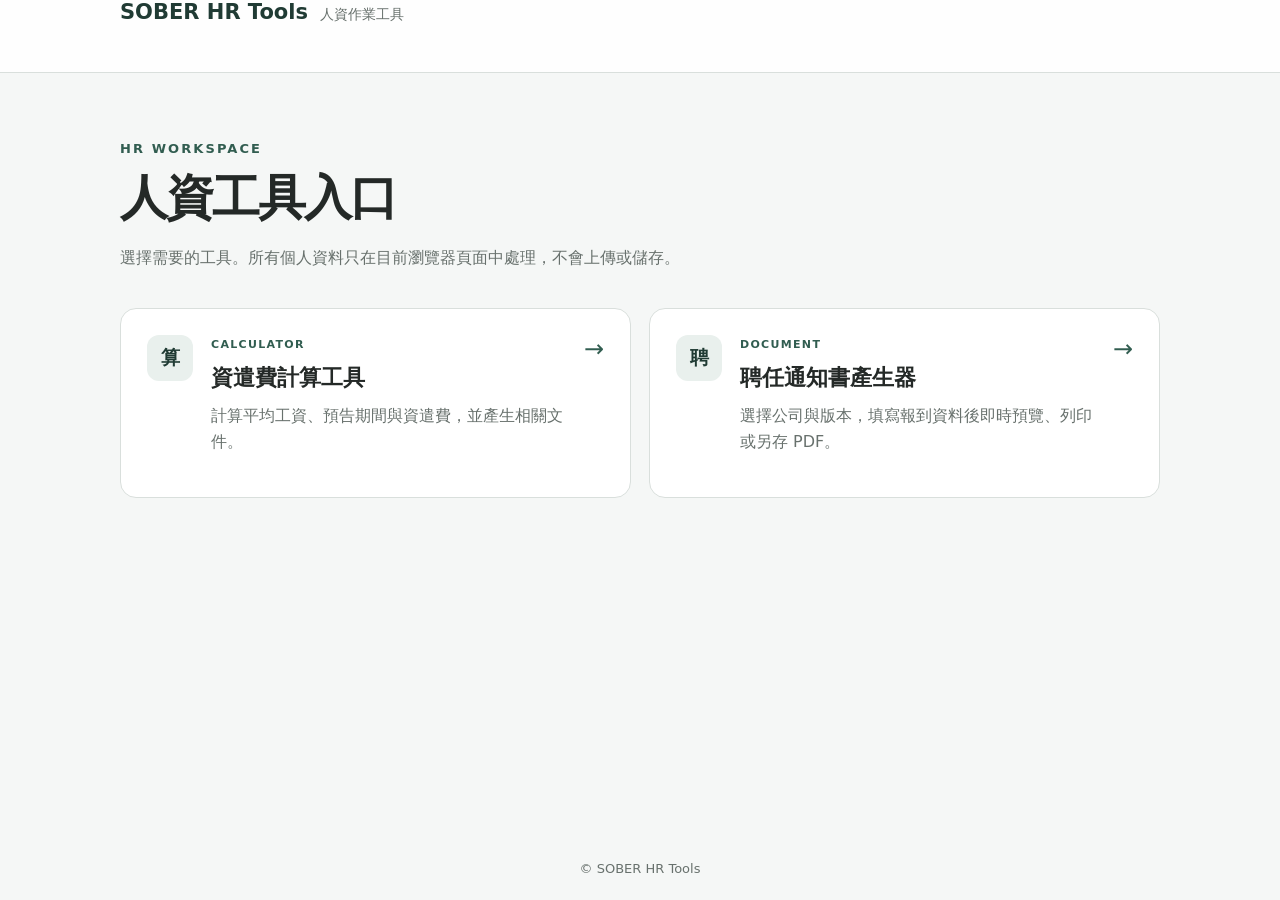
==== commit 07e8b461: "Add appointment letter generator" ====
--- a/index.html
+++ b/index.html
@@ -3,9 +3,9 @@
 <head>
   <meta charset="utf-8">
   <meta name="viewport" content="width=device-width, initial-scale=1">
-  <meta name="description" content="SOBER HR 人資作業工具入口">
+  <meta name="description" content="SOBER HR 人資工具入口網站">
   <title>SOBER HR Tools</title>
-  <link rel="stylesheet" href="portal.css">
+  <link rel="stylesheet" href="portal.css?v=20260731-appointment">
 </head>
 <body>
   <header class="portal-header">
@@ -21,29 +21,29 @@
     <section class="portal-intro">
       <p>HR WORKSPACE</p>
       <h1>人資工具入口</h1>
-      <span>選擇要使用的工具。所有輸入資料只在目前頁面處理，不會上傳或儲存。</span>
+      <span>選擇需要的工具。所有個人資料只在目前瀏覽器頁面中處理，不會上傳或儲存。</span>
     </section>
 
     <section class="tool-grid" aria-label="人資工具">
       <a class="tool-card" href="severance-calculator/">
-        <span class="tool-icon" aria-hidden="true">計</span>
+        <span class="tool-icon" aria-hidden="true">算</span>
         <span class="tool-content">
           <small>CALCULATOR</small>
           <strong>資遣費計算工具</strong>
-          <span>平均工資、資遣費、預告工資與相關文件</span>
+          <span>計算平均工資、預告期間與資遣費，並產生相關文件。</span>
         </span>
         <span class="tool-arrow" aria-hidden="true">→</span>
       </a>
 
-      <div class="tool-card tool-card--future" aria-disabled="true">
+      <a class="tool-card" href="appointment-letter.html">
         <span class="tool-icon" aria-hidden="true">聘</span>
         <span class="tool-content">
-          <small>COMING NEXT</small>
+          <small>DOCUMENT</small>
           <strong>聘任通知書產生器</strong>
-          <span>預留給五家公司的一般版與業務版通知書</span>
+          <span>選擇公司與版本，填寫報到資料後即時預覽、列印或另存 PDF。</span>
         </span>
-        <span class="future-label">準備中</span>
-      </div>
+        <span class="tool-arrow" aria-hidden="true">→</span>
+      </a>
     </section>
   </main>
 
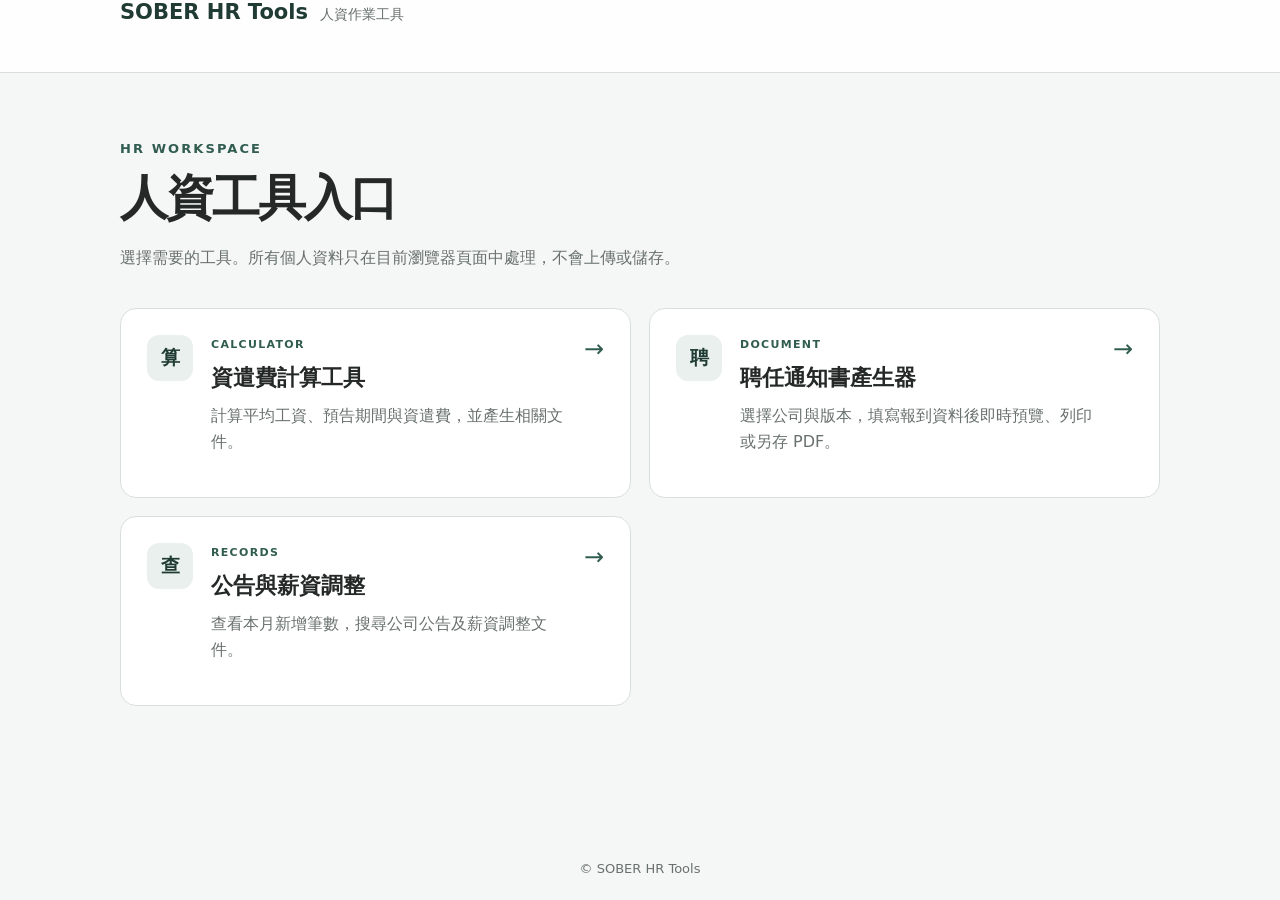
==== commit e3b166e6: "Add protected records center layout" ====
--- a/index.html
+++ b/index.html
@@ -44,6 +44,16 @@
         </span>
         <span class="tool-arrow" aria-hidden="true">→</span>
       </a>
+
+      <a class="tool-card" href="records-center.html">
+        <span class="tool-icon" aria-hidden="true">查</span>
+        <span class="tool-content">
+          <small>RECORDS</small>
+          <strong>公告與薪資調整</strong>
+          <span>查看本月新增筆數，搜尋公司公告及薪資調整文件。</span>
+        </span>
+        <span class="tool-arrow" aria-hidden="true">→</span>
+      </a>
     </section>
   </main>
 
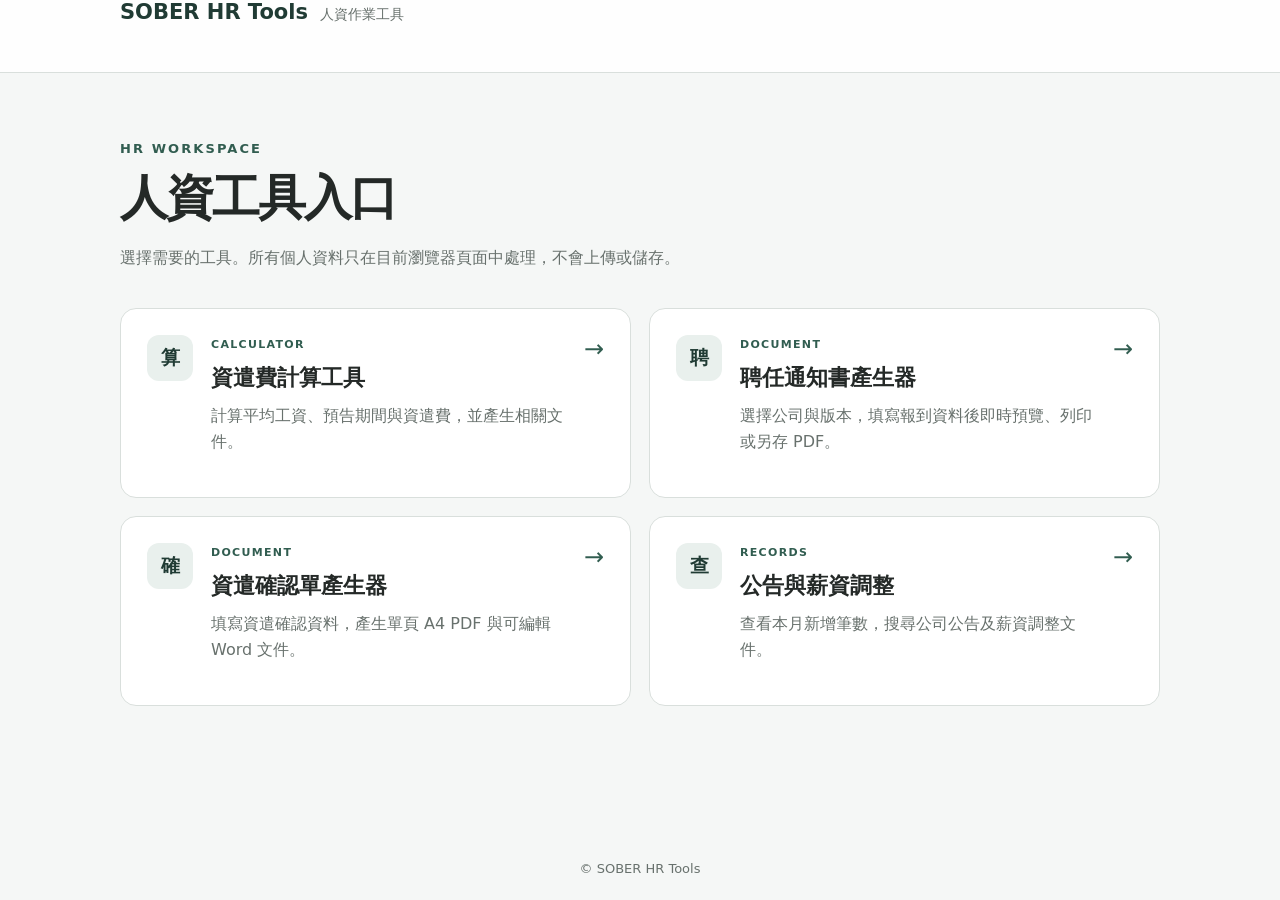
==== commit 86b7c85e: "Add severance confirmation document generator" ====
--- a/index.html
+++ b/index.html
@@ -45,6 +45,16 @@
         <span class="tool-arrow" aria-hidden="true">→</span>
       </a>
 
+      <a class="tool-card" href="severance-confirmation.html">
+        <span class="tool-icon" aria-hidden="true">確</span>
+        <span class="tool-content">
+          <small>DOCUMENT</small>
+          <strong>資遣確認單產生器</strong>
+          <span>填寫資遣確認資料，產生單頁 A4 PDF 與可編輯 Word 文件。</span>
+        </span>
+        <span class="tool-arrow" aria-hidden="true">→</span>
+      </a>
+
       <a class="tool-card" href="records-center.html">
         <span class="tool-icon" aria-hidden="true">查</span>
         <span class="tool-content">
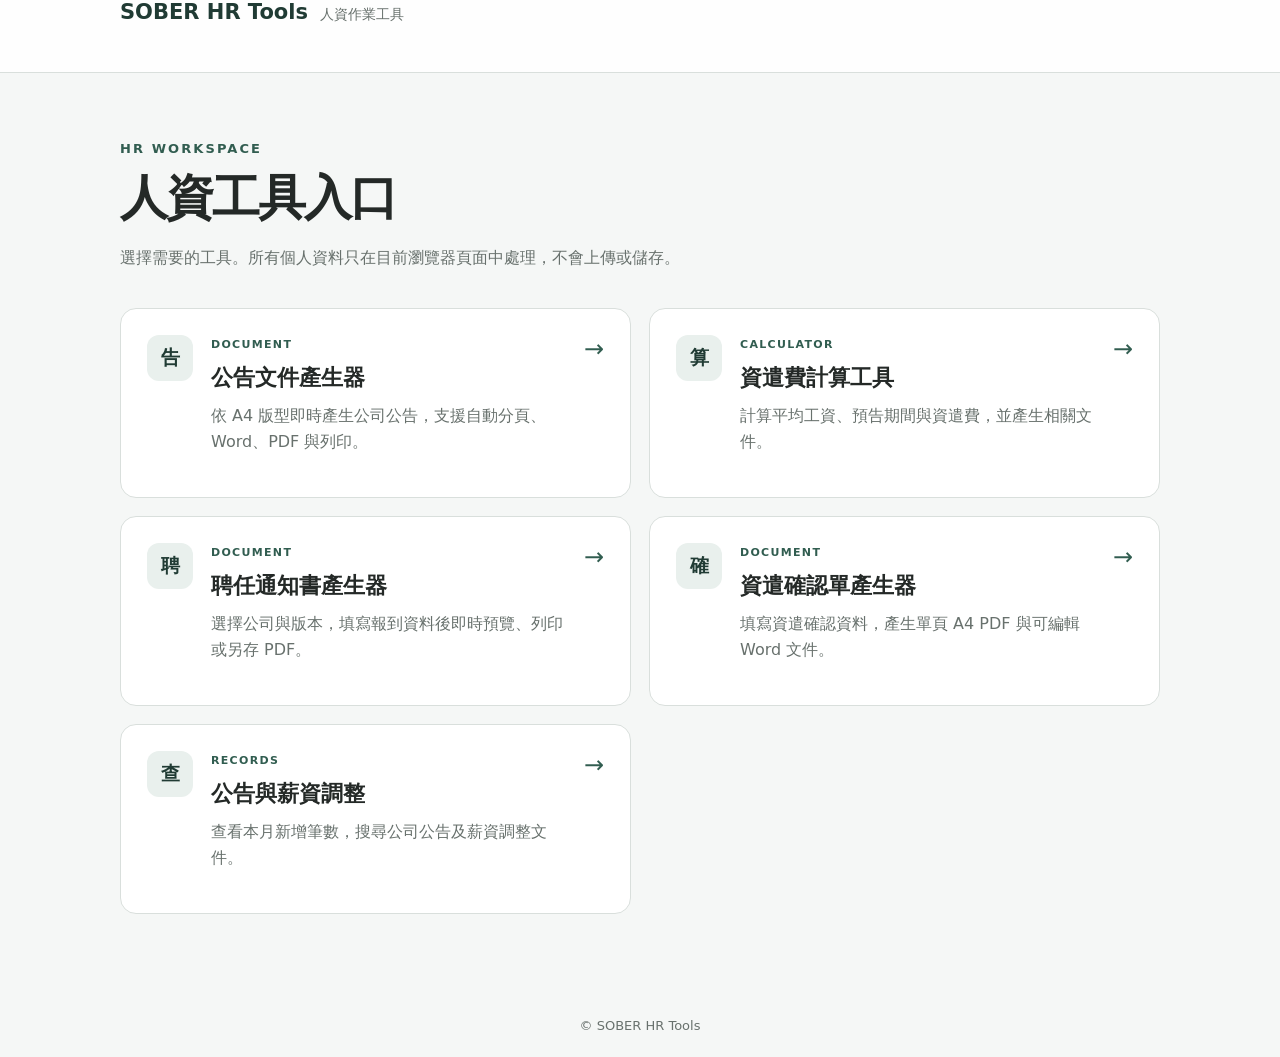
==== commit bcbff7b4: "Add announcement document generator" ====
--- a/index.html
+++ b/index.html
@@ -25,6 +25,16 @@
     </section>
 
     <section class="tool-grid" aria-label="人資工具">
+      <a class="tool-card" href="announcement-generator.html">
+        <span class="tool-icon" aria-hidden="true">告</span>
+        <span class="tool-content">
+          <small>DOCUMENT</small>
+          <strong>公告文件產生器</strong>
+          <span>依 A4 版型即時產生公司公告，支援自動分頁、Word、PDF 與列印。</span>
+        </span>
+        <span class="tool-arrow" aria-hidden="true">→</span>
+      </a>
+
       <a class="tool-card" href="severance-calculator/">
         <span class="tool-icon" aria-hidden="true">算</span>
         <span class="tool-content">
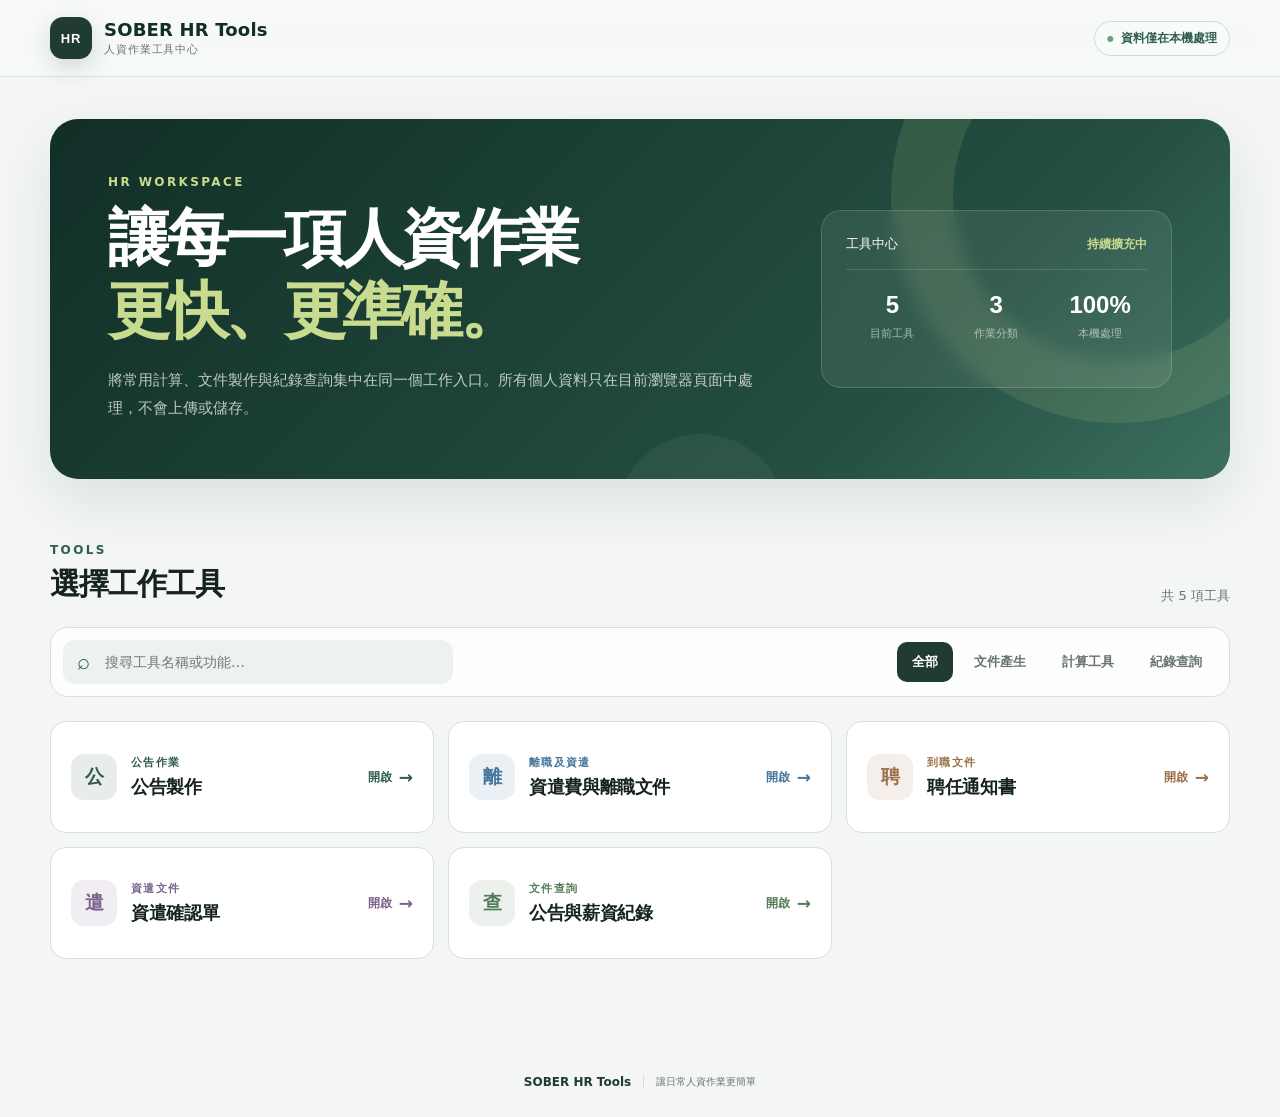
==== commit d61f625b: "Redesign HR tools portal homepage" ====
--- a/index.html
+++ b/index.html
@@ -5,78 +5,74 @@
   <meta name="viewport" content="width=device-width, initial-scale=1">
   <meta name="description" content="SOBER HR 人資工具入口網站">
   <title>SOBER HR Tools</title>
-  <link rel="stylesheet" href="portal.css?v=20260731-appointment">
+  <link rel="stylesheet" href="portal.css?v=20260827-hub2">
 </head>
 <body>
   <header class="portal-header">
-    <div class="portal-shell">
+    <div class="portal-shell portal-header__inner">
       <a class="portal-brand" href="./" aria-label="SOBER HR Tools 首頁">
-        <strong>SOBER HR Tools</strong>
-        <span>人資作業工具</span>
+        <span class="portal-brand__mark" aria-hidden="true">HR</span>
+        <span class="portal-brand__text"><strong>SOBER HR Tools</strong><small>人資作業工具中心</small></span>
       </a>
+      <span class="privacy-badge"><span aria-hidden="true">●</span> 資料僅在本機處理</span>
     </div>
   </header>
 
   <main class="portal-shell portal-main">
-    <section class="portal-intro">
-      <p>HR WORKSPACE</p>
-      <h1>人資工具入口</h1>
-      <span>選擇需要的工具。所有個人資料只在目前瀏覽器頁面中處理，不會上傳或儲存。</span>
+    <section class="portal-hero" aria-labelledby="portal-title">
+      <div class="portal-intro">
+        <p>HR WORKSPACE</p>
+        <h1 id="portal-title">讓每一項人資作業<br><em>更快、更準確。</em></h1>
+        <span>將常用計算、文件製作與紀錄查詢集中在同一個工作入口。所有個人資料只在目前瀏覽器頁面中處理，不會上傳或儲存。</span>
+      </div>
+      <aside class="hero-summary" aria-label="工具中心摘要">
+        <div class="hero-summary__top"><span>工具中心</span><strong>持續擴充中</strong></div>
+        <div class="hero-summary__stats">
+          <div><strong id="summaryToolCount">5</strong><span>目前工具</span></div>
+          <div><strong id="summaryCategoryCount">3</strong><span>作業分類</span></div>
+          <div><strong>100%</strong><span>本機處理</span></div>
+        </div>
+      </aside>
     </section>
 
-    <section class="tool-grid" aria-label="人資工具">
-      <a class="tool-card" href="announcement-generator.html">
-        <span class="tool-icon" aria-hidden="true">告</span>
-        <span class="tool-content">
-          <small>DOCUMENT</small>
-          <strong>公告文件產生器</strong>
-          <span>依 A4 版型即時產生公司公告，支援自動分頁、Word、PDF 與列印。</span>
-        </span>
-        <span class="tool-arrow" aria-hidden="true">→</span>
-      </a>
+    <section class="tool-browser" aria-labelledby="tools-title">
+      <div class="tool-browser__heading">
+        <div><p>TOOLS</p><h2 id="tools-title">選擇工作工具</h2></div>
+        <span id="toolCount" aria-live="polite">共 5 項工具</span>
+      </div>
 
-      <a class="tool-card" href="severance-calculator/">
-        <span class="tool-icon" aria-hidden="true">算</span>
-        <span class="tool-content">
-          <small>CALCULATOR</small>
-          <strong>資遣費計算工具</strong>
-          <span>計算平均工資、預告期間與資遣費，並產生相關文件。</span>
-        </span>
-        <span class="tool-arrow" aria-hidden="true">→</span>
-      </a>
+      <div class="tool-controls">
+        <label class="tool-search"><span aria-hidden="true">⌕</span><input id="toolSearch" type="search" placeholder="搜尋工具名稱或功能…" autocomplete="off"></label>
+        <div class="category-filters" role="group" aria-label="工具分類">
+          <button type="button" class="is-active" data-filter="all">全部</button>
+          <button type="button" data-filter="document">文件產生</button>
+          <button type="button" data-filter="calculator">計算工具</button>
+          <button type="button" data-filter="records">紀錄查詢</button>
+        </div>
+      </div>
 
-      <a class="tool-card" href="appointment-letter.html">
-        <span class="tool-icon" aria-hidden="true">聘</span>
-        <span class="tool-content">
-          <small>DOCUMENT</small>
-          <strong>聘任通知書產生器</strong>
-          <span>選擇公司與版本，填寫報到資料後即時預覽、列印或另存 PDF。</span>
-        </span>
-        <span class="tool-arrow" aria-hidden="true">→</span>
-      </a>
-
-      <a class="tool-card" href="severance-confirmation.html">
-        <span class="tool-icon" aria-hidden="true">確</span>
-        <span class="tool-content">
-          <small>DOCUMENT</small>
-          <strong>資遣確認單產生器</strong>
-          <span>填寫資遣確認資料，產生單頁 A4 PDF 與可編輯 Word 文件。</span>
-        </span>
-        <span class="tool-arrow" aria-hidden="true">→</span>
-      </a>
-
-      <a class="tool-card" href="records-center.html">
-        <span class="tool-icon" aria-hidden="true">查</span>
-        <span class="tool-content">
-          <small>RECORDS</small>
-          <strong>公告與薪資調整</strong>
-          <span>查看本月新增筆數，搜尋公司公告及薪資調整文件。</span>
-        </span>
-        <span class="tool-arrow" aria-hidden="true">→</span>
-      </a>
+      <div class="tool-grid" id="toolGrid">
+        <a class="tool-card tool-card--announcement" href="announcement-generator.html" data-category="document" data-search="公告作業 公告製作 公告文件 a4 word pdf 列印 自動分頁">
+          <span class="tool-icon" aria-hidden="true">公</span><span class="tool-content"><small>公告作業</small><strong>公告製作</strong></span><span class="tool-action">開啟 <b aria-hidden="true">→</b></span>
+        </a>
+        <a class="tool-card tool-card--calculator" href="severance-calculator/" data-category="calculator" data-search="離職及資遣 資遣費 離職文件 平均工資 預告期間 資遣通知書 非自願離職證明">
+          <span class="tool-icon" aria-hidden="true">離</span><span class="tool-content"><small>離職及資遣</small><strong>資遣費與離職文件</strong></span><span class="tool-action">開啟 <b aria-hidden="true">→</b></span>
+        </a>
+        <a class="tool-card tool-card--appointment" href="appointment-letter.html" data-category="document" data-search="聘任通知書產生器 公司 版本 報到 預覽 pdf">
+          <span class="tool-icon" aria-hidden="true">聘</span><span class="tool-content"><small>到職文件</small><strong>聘任通知書</strong></span><span class="tool-action">開啟 <b aria-hidden="true">→</b></span>
+        </a>
+        <a class="tool-card tool-card--confirmation" href="severance-confirmation.html" data-category="document" data-search="資遣確認單產生器 a4 pdf word 資遣確認">
+          <span class="tool-icon" aria-hidden="true">遣</span><span class="tool-content"><small>資遣文件</small><strong>資遣確認單</strong></span><span class="tool-action">開啟 <b aria-hidden="true">→</b></span>
+        </a>
+        <a class="tool-card tool-card--records" href="records-center.html" data-category="records" data-search="公告與薪資調整 查詢 搜尋 公告 薪資調整 文件">
+          <span class="tool-icon" aria-hidden="true">查</span><span class="tool-content"><small>文件查詢</small><strong>公告與薪資紀錄</strong></span><span class="tool-action">開啟 <b aria-hidden="true">→</b></span>
+        </a>
+      </div>
+      <div class="empty-state" id="emptyState" hidden><strong>找不到符合的工具</strong><span>請更換關鍵字或選擇其他分類。</span></div>
     </section>
   </main>
 
-  <footer>© SOBER HR Tools</footer>
+  <footer><span>SOBER HR Tools</span><small>讓日常人資作業更簡單</small></footer>
+  <script src="portal.js?v=20260827-hub2"></script>
 </body>
 </html>
--- a/portal.css
+++ b/portal.css
@@ -1,125 +1,14 @@
-:root {
-  --green-900: #203b34;
-  --green-700: #315d50;
-  --green-100: #e9f0ed;
-  --ink: #242927;
-  --muted: #68716d;
-  --line: #d9dfdc;
-  --surface: #ffffff;
-  --background: #f5f7f6;
-}
-
-* { box-sizing: border-box; }
-
-body {
-  margin: 0;
-  min-height: 100vh;
-  display: flex;
-  flex-direction: column;
-  color: var(--ink);
-  background: var(--background);
-  font-family: "Microsoft JhengHei", "PingFang TC", system-ui, sans-serif;
-}
-
-.portal-shell {
-  width: min(1040px, calc(100% - 40px));
-  margin-inline: auto;
-}
-
-.portal-header {
-  border-bottom: 1px solid var(--line);
-  background: rgba(255, 255, 255, .94);
-}
-
-.portal-brand {
-  min-height: 72px;
-  display: flex;
-  align-items: baseline;
-  gap: 12px;
-  color: var(--ink);
-  text-decoration: none;
-}
-
-.portal-brand strong { color: var(--green-900); font-size: 21px; }
-.portal-brand span { color: var(--muted); font-size: 14px; }
-
-.portal-main { flex: 1; padding-block: 68px 80px; }
-
-.portal-intro { max-width: 700px; margin-bottom: 36px; }
-.portal-intro p {
-  margin: 0 0 10px;
-  color: var(--green-700);
-  font-size: 13px;
-  font-weight: 800;
-  letter-spacing: .16em;
-}
-.portal-intro h1 { margin: 0 0 14px; font-size: clamp(32px, 6vw, 48px); letter-spacing: -.04em; }
-.portal-intro > span { color: var(--muted); font-size: 16px; line-height: 1.75; }
-
-.tool-grid { display: grid; grid-template-columns: repeat(2, minmax(0, 1fr)); gap: 18px; }
-
-.tool-card {
-  min-height: 190px;
-  display: grid;
-  grid-template-columns: auto 1fr auto;
-  align-items: start;
-  gap: 18px;
-  padding: 26px;
-  border: 1px solid var(--line);
-  border-radius: 16px;
-  color: var(--ink);
-  background: var(--surface);
-  text-decoration: none;
-  transition: border-color .18s ease, transform .18s ease, box-shadow .18s ease;
-}
-
-a.tool-card:hover, a.tool-card:focus-visible {
-  border-color: var(--green-700);
-  transform: translateY(-2px);
-  box-shadow: 0 14px 32px rgba(32, 59, 52, .08);
-  outline: none;
-}
-
-.tool-icon {
-  width: 46px;
-  height: 46px;
-  display: grid;
-  place-items: center;
-  border-radius: 12px;
-  color: var(--green-900);
-  background: var(--green-100);
-  font-size: 19px;
-  font-weight: 800;
-}
-
-.tool-content { display: flex; flex-direction: column; }
-.tool-content small { margin: 3px 0 12px; color: var(--green-700); font-size: 11px; font-weight: 800; letter-spacing: .12em; }
-.tool-content strong { margin-bottom: 10px; font-size: 22px; }
-.tool-content > span { color: var(--muted); line-height: 1.65; }
-.tool-arrow { color: var(--green-700); font-size: 24px; }
-
-.tool-card--future { background: #f1f3f2; }
-.future-label {
-  padding: 5px 9px;
-  border-radius: 999px;
-  color: var(--muted);
-  background: #e3e7e5;
-  font-size: 12px;
-  white-space: nowrap;
-}
-
-footer { padding: 24px; color: var(--muted); text-align: center; font-size: 13px; }
-
-@media (max-width: 720px) {
-  .portal-shell { width: min(100% - 28px, 1040px); }
-  .portal-main { padding-block: 44px 60px; }
-  .tool-grid { grid-template-columns: 1fr; }
-  .tool-card { min-height: 168px; padding: 22px; }
-}
-
-@media (max-width: 440px) {
-  .portal-brand { align-items: center; }
-  .portal-brand span { display: none; }
-  .tool-card { grid-template-columns: auto 1fr; }
-  .tool-arrow, .future-label { grid-column: 2; }
-}
+:root{--green-950:#112e27;--green-900:#203b34;--green-700:#315d50;--green-500:#5b887a;--green-100:#e7f0ec;--lime:#c9db8e;--ink:#17231f;--muted:#68746f;--line:#d7dfdb;--surface:#fff;--background:#f3f6f4;--shadow:0 22px 60px rgba(22,53,44,.1)}
+*{box-sizing:border-box}html{scroll-behavior:smooth}body{margin:0;min-height:100vh;display:flex;flex-direction:column;color:var(--ink);background:var(--background);font-family:"Microsoft JhengHei","PingFang TC",system-ui,sans-serif}.portal-shell{width:min(1180px,calc(100% - 40px));margin-inline:auto}
+.portal-header{position:sticky;top:0;z-index:20;border-bottom:1px solid rgba(215,223,219,.8);background:rgba(248,250,249,.9);backdrop-filter:blur(14px)}.portal-header__inner{min-height:76px;display:flex;align-items:center;justify-content:space-between}.portal-brand{display:flex;align-items:center;gap:12px;color:var(--ink);text-decoration:none}.portal-brand__mark{width:42px;height:42px;display:grid;place-items:center;border-radius:13px;color:#fff;background:var(--green-900);font:800 13px/1 Arial,sans-serif;letter-spacing:.06em;box-shadow:0 8px 22px rgba(32,59,52,.18)}.portal-brand__text{display:flex;flex-direction:column}.portal-brand__text strong{color:var(--green-950);font-size:18px;letter-spacing:.01em}.portal-brand__text small{margin-top:2px;color:var(--muted);font-size:11px;letter-spacing:.08em}.privacy-badge{display:flex;align-items:center;gap:7px;padding:8px 12px;border:1px solid #cddbd5;border-radius:999px;color:var(--green-700);background:#f9fbfa;font-size:12px;font-weight:700}.privacy-badge span{color:#65a578;font-size:8px}
+.portal-main{flex:1;padding-block:42px 88px}.portal-hero{position:relative;min-height:360px;display:grid;grid-template-columns:minmax(0,1.3fr) minmax(320px,.7fr);align-items:center;gap:60px;padding:54px 58px;overflow:hidden;border-radius:28px;color:#fff;background:linear-gradient(135deg,var(--green-950),#244f42 72%,#3c7060);box-shadow:var(--shadow)}.portal-hero::before,.portal-hero::after{content:"";position:absolute;border-radius:50%;pointer-events:none}.portal-hero::before{width:330px;height:330px;right:-115px;top:-150px;border:62px solid rgba(201,219,142,.12)}.portal-hero::after{width:170px;height:170px;left:48%;bottom:-125px;background:rgba(255,255,255,.05)}.portal-intro,.hero-summary{position:relative;z-index:1}.portal-intro p,.tool-browser__heading p{margin:0 0 12px;color:var(--lime);font-size:12px;font-weight:800;letter-spacing:.2em}.portal-intro h1{margin:0 0 20px;font-size:clamp(38px,5vw,62px);line-height:1.18;letter-spacing:-.055em}.portal-intro h1 em{color:var(--lime);font-style:normal}.portal-intro>span{display:block;max-width:670px;color:rgba(255,255,255,.72);font-size:15px;line-height:1.85}.hero-summary{padding:24px;border:1px solid rgba(255,255,255,.15);border-radius:20px;background:rgba(255,255,255,.08);backdrop-filter:blur(8px)}.hero-summary__top{display:flex;align-items:center;justify-content:space-between;padding-bottom:16px;border-bottom:1px solid rgba(255,255,255,.14);font-size:13px}.hero-summary__top strong{color:var(--lime);font-size:12px}.hero-summary__stats{display:grid;grid-template-columns:repeat(3,1fr);gap:10px;padding-block:22px}.hero-summary__stats div{display:flex;flex-direction:column}.hero-summary__stats strong{font:700 24px/1.1 Arial,sans-serif}.hero-summary__stats span{margin-top:7px;color:rgba(255,255,255,.58);font-size:11px}.hero-summary p{margin:0;color:rgba(255,255,255,.65);font-size:12px;line-height:1.7}
+.tool-browser{padding-top:64px}.tool-browser__heading{display:flex;align-items:end;justify-content:space-between;margin-bottom:22px}.tool-browser__heading p{margin-bottom:7px;color:var(--green-700)}.tool-browser__heading h2{margin:0;font-size:30px;letter-spacing:-.035em}.tool-browser__heading>span{color:var(--muted);font-size:13px}.tool-controls{display:flex;align-items:center;justify-content:space-between;gap:18px;margin-bottom:24px;padding:12px;border:1px solid var(--line);border-radius:18px;background:rgba(255,255,255,.75)}.tool-search{position:relative;flex:1;max-width:390px}.tool-search>span{position:absolute;left:14px;top:50%;z-index:1;transform:translateY(-52%);color:var(--green-700);font-size:22px}.tool-search input{width:100%;height:44px;padding:0 16px 0 42px;border:0;border-radius:12px;color:var(--ink);background:#edf2f0;font:inherit;font-size:14px;outline:none}.tool-search input:focus{box-shadow:0 0 0 3px rgba(49,93,80,.16)}.category-filters{display:flex;gap:6px}.category-filters button{min-height:40px;padding:0 15px;border:0;border-radius:10px;color:var(--muted);background:transparent;font:inherit;font-size:13px;font-weight:700;cursor:pointer}.category-filters button:hover{color:var(--green-900);background:var(--green-100)}.category-filters button.is-active{color:#fff;background:var(--green-900)}
+.tool-grid{display:grid;grid-template-columns:repeat(2,minmax(0,1fr));gap:18px}.tool-card{--card-accent:#315d50;position:relative;min-height:230px;display:grid;grid-template-columns:auto 1fr;grid-template-rows:1fr auto;gap:0 20px;padding:26px;border:1px solid var(--line);border-radius:20px;color:var(--ink);background:var(--surface);text-decoration:none;overflow:hidden;transition:transform .2s ease,border-color .2s ease,box-shadow .2s ease}.tool-card::before{content:"";position:absolute;inset:0 auto 0 0;width:4px;background:var(--card-accent);opacity:0;transition:opacity .2s ease}.tool-card:hover,.tool-card:focus-visible{border-color:color-mix(in srgb,var(--card-accent) 45%,var(--line));transform:translateY(-4px);box-shadow:0 18px 42px rgba(29,62,52,.1);outline:none}.tool-card:hover::before,.tool-card:focus-visible::before{opacity:1}.tool-card--calculator{--card-accent:#47769a}.tool-card--appointment{--card-accent:#9a7047}.tool-card--confirmation{--card-accent:#7b628f}.tool-card--records{--card-accent:#547c58}.tool-icon{width:52px;height:52px;display:grid;place-items:center;border-radius:15px;color:var(--card-accent);background:color-mix(in srgb,var(--card-accent) 11%,white);font-size:19px;font-weight:800}.tool-content{min-width:0;display:flex;flex-direction:column}.tool-content small{margin:3px 0 8px;color:var(--card-accent);font-size:11px;font-weight:800;letter-spacing:.12em}.tool-content strong{margin-bottom:9px;font-size:21px;letter-spacing:-.02em}.tool-content>span:not(.tool-tags){color:var(--muted);font-size:14px;line-height:1.7}.tool-tags{display:flex;flex-wrap:wrap;gap:6px;margin-top:15px}.tool-tags i{padding:4px 8px;border-radius:6px;color:#65706c;background:#f0f3f2;font-size:10px;font-style:normal;font-weight:700}.tool-action{grid-column:1/-1;display:flex;align-items:center;justify-content:flex-end;gap:7px;margin-top:19px;padding-top:15px;border-top:1px solid #edf0ef;color:var(--card-accent);font-size:12px;font-weight:800}.tool-action b{font-size:17px;transition:transform .2s ease}.tool-card:hover .tool-action b{transform:translate(2px,-2px)}.tool-card[hidden]{display:none}.empty-state{padding:52px;border:1px dashed #bdcac5;border-radius:20px;text-align:center;background:rgba(255,255,255,.55)}.empty-state strong,.empty-state span{display:block}.empty-state strong{font-size:18px}.empty-state span{margin-top:8px;color:var(--muted);font-size:13px}
+footer{display:flex;align-items:center;justify-content:center;gap:12px;padding:28px;color:var(--muted);font-size:12px}footer span{color:var(--green-900);font-weight:800}footer small{padding-left:12px;border-left:1px solid var(--line)}
+@media(max-width:900px){.portal-hero{grid-template-columns:1fr;gap:32px;padding:44px}.hero-summary{max-width:560px}.tool-controls{align-items:stretch;flex-direction:column}.tool-search{max-width:none}.category-filters{overflow-x:auto;padding-bottom:2px}.category-filters button{white-space:nowrap}.tool-grid{grid-template-columns:1fr}}
+@media(max-width:600px){.portal-shell{width:min(100% - 24px,1180px)}.portal-header__inner{min-height:68px}.portal-brand__text small,.privacy-badge{display:none}.portal-main{padding-block:20px 58px}.portal-hero{min-height:auto;padding:34px 25px;border-radius:22px}.portal-intro h1{font-size:36px}.portal-intro>span{font-size:14px}.hero-summary{padding:19px}.tool-browser{padding-top:44px}.tool-browser__heading{align-items:start}.tool-browser__heading h2{font-size:26px}.tool-controls{padding:9px}.category-filters{margin-inline:-2px}.tool-card{min-height:215px;padding:22px}.tool-icon{width:46px;height:46px}.tool-content strong{font-size:19px}}
+@media(prefers-reduced-motion:reduce){*{scroll-behavior:auto!important;transition:none!important}}
+.hero-summary__stats div{align-items:center;text-align:center}
+.tool-grid{grid-template-columns:repeat(3,minmax(0,1fr));gap:14px}.tool-card{min-height:112px;grid-template-columns:auto minmax(0,1fr) auto;grid-template-rows:1fr;align-items:center;gap:14px;padding:18px 20px;border-radius:16px}.tool-icon{width:46px;height:46px;border-radius:13px}.tool-content small{margin:0 0 5px}.tool-content strong{margin:0;font-size:18px;line-height:1.35}.tool-action{grid-column:3;display:flex;margin:0;padding:0 0 0 12px;border:0;white-space:nowrap}.tool-card:hover .tool-action b{transform:translateX(3px)}
+@media(max-width:1050px){.tool-grid{grid-template-columns:repeat(2,minmax(0,1fr))}}
+@media(max-width:650px){.tool-grid{grid-template-columns:1fr}.tool-card{min-height:100px;padding:16px}.tool-action{font-size:11px}}
